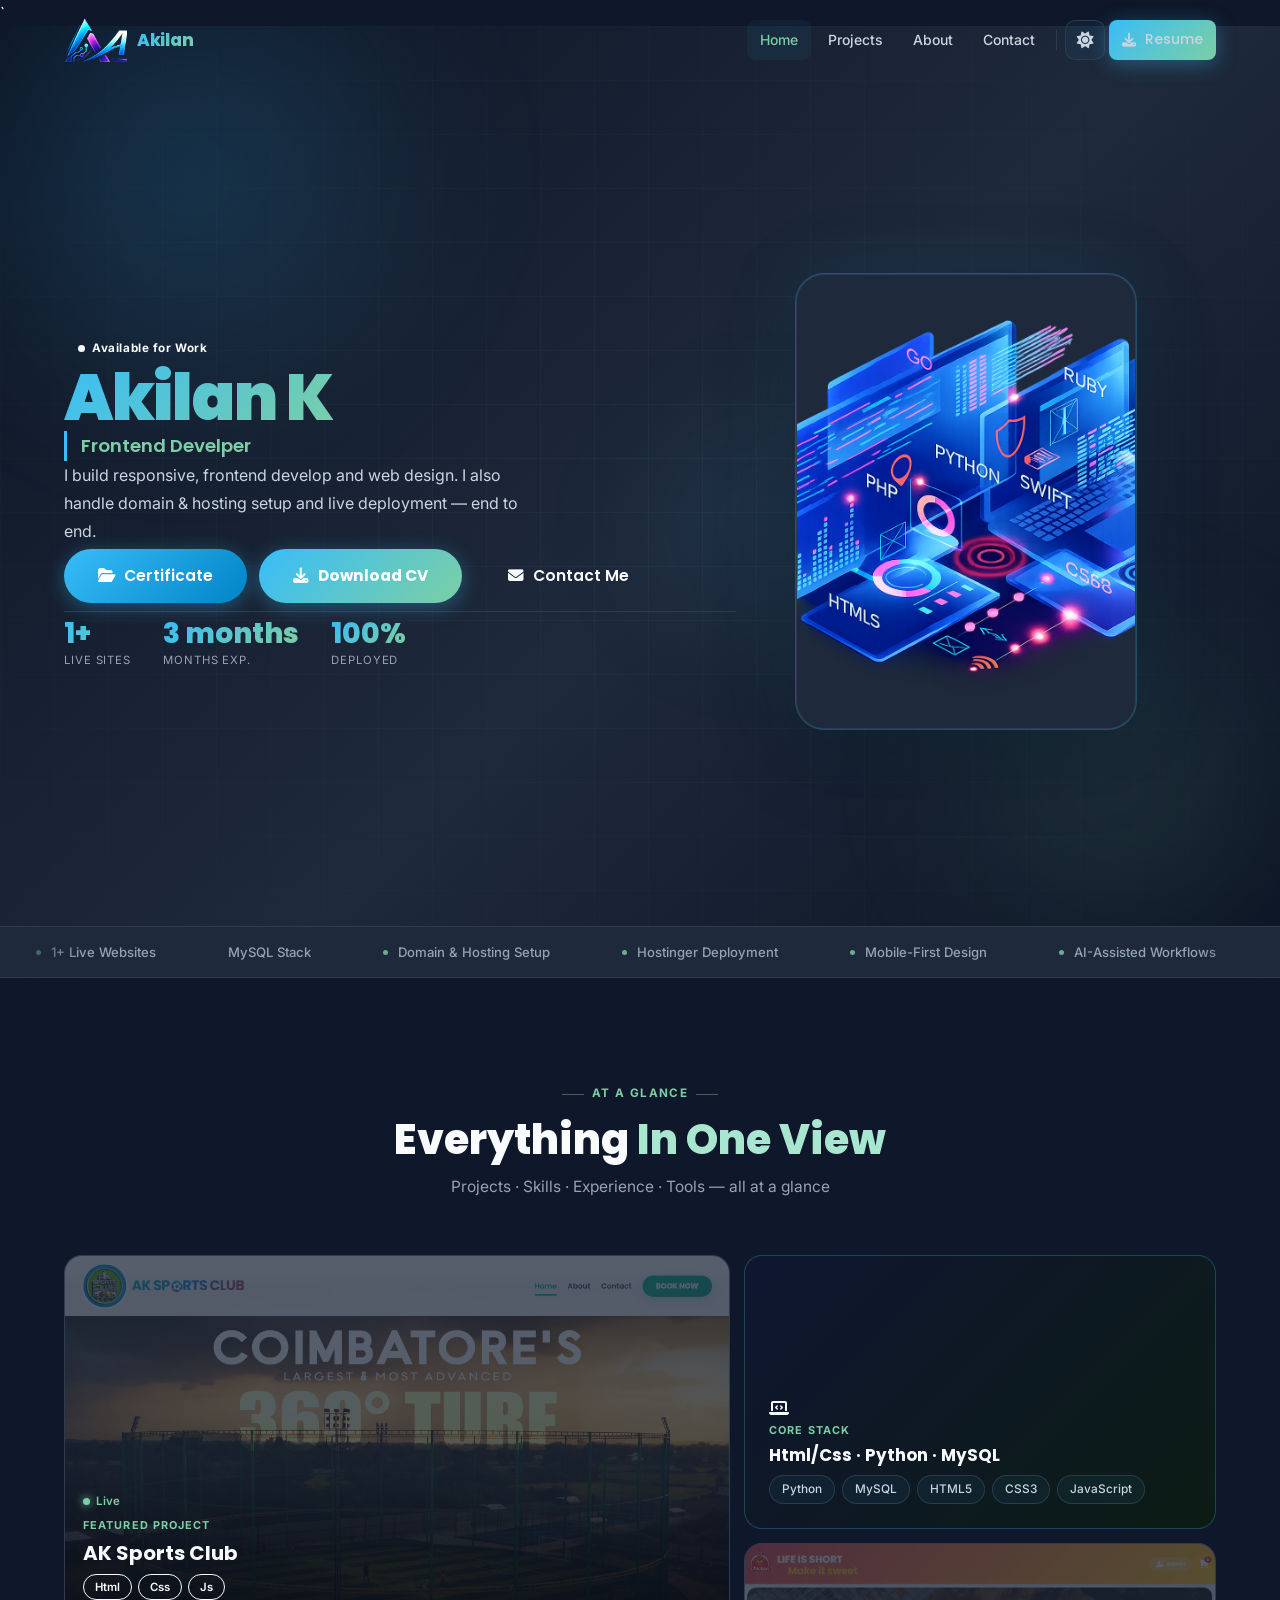
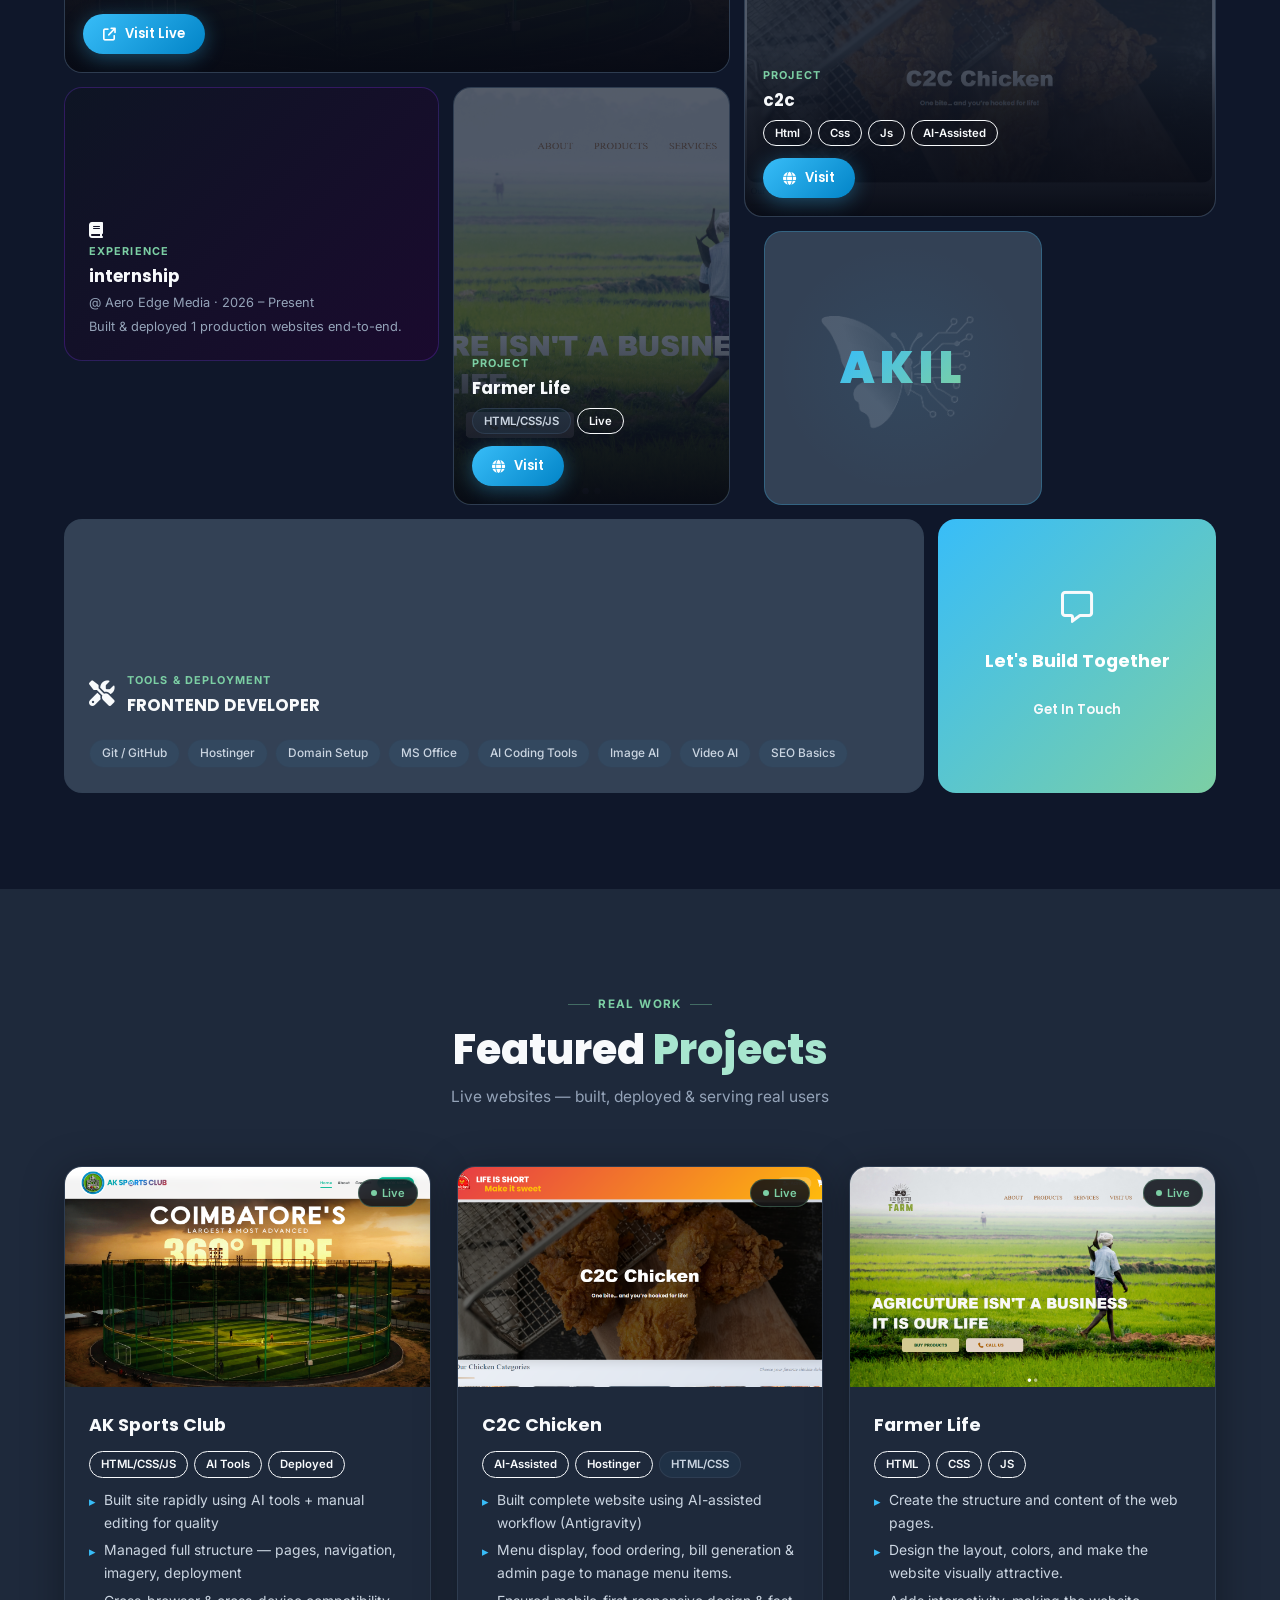
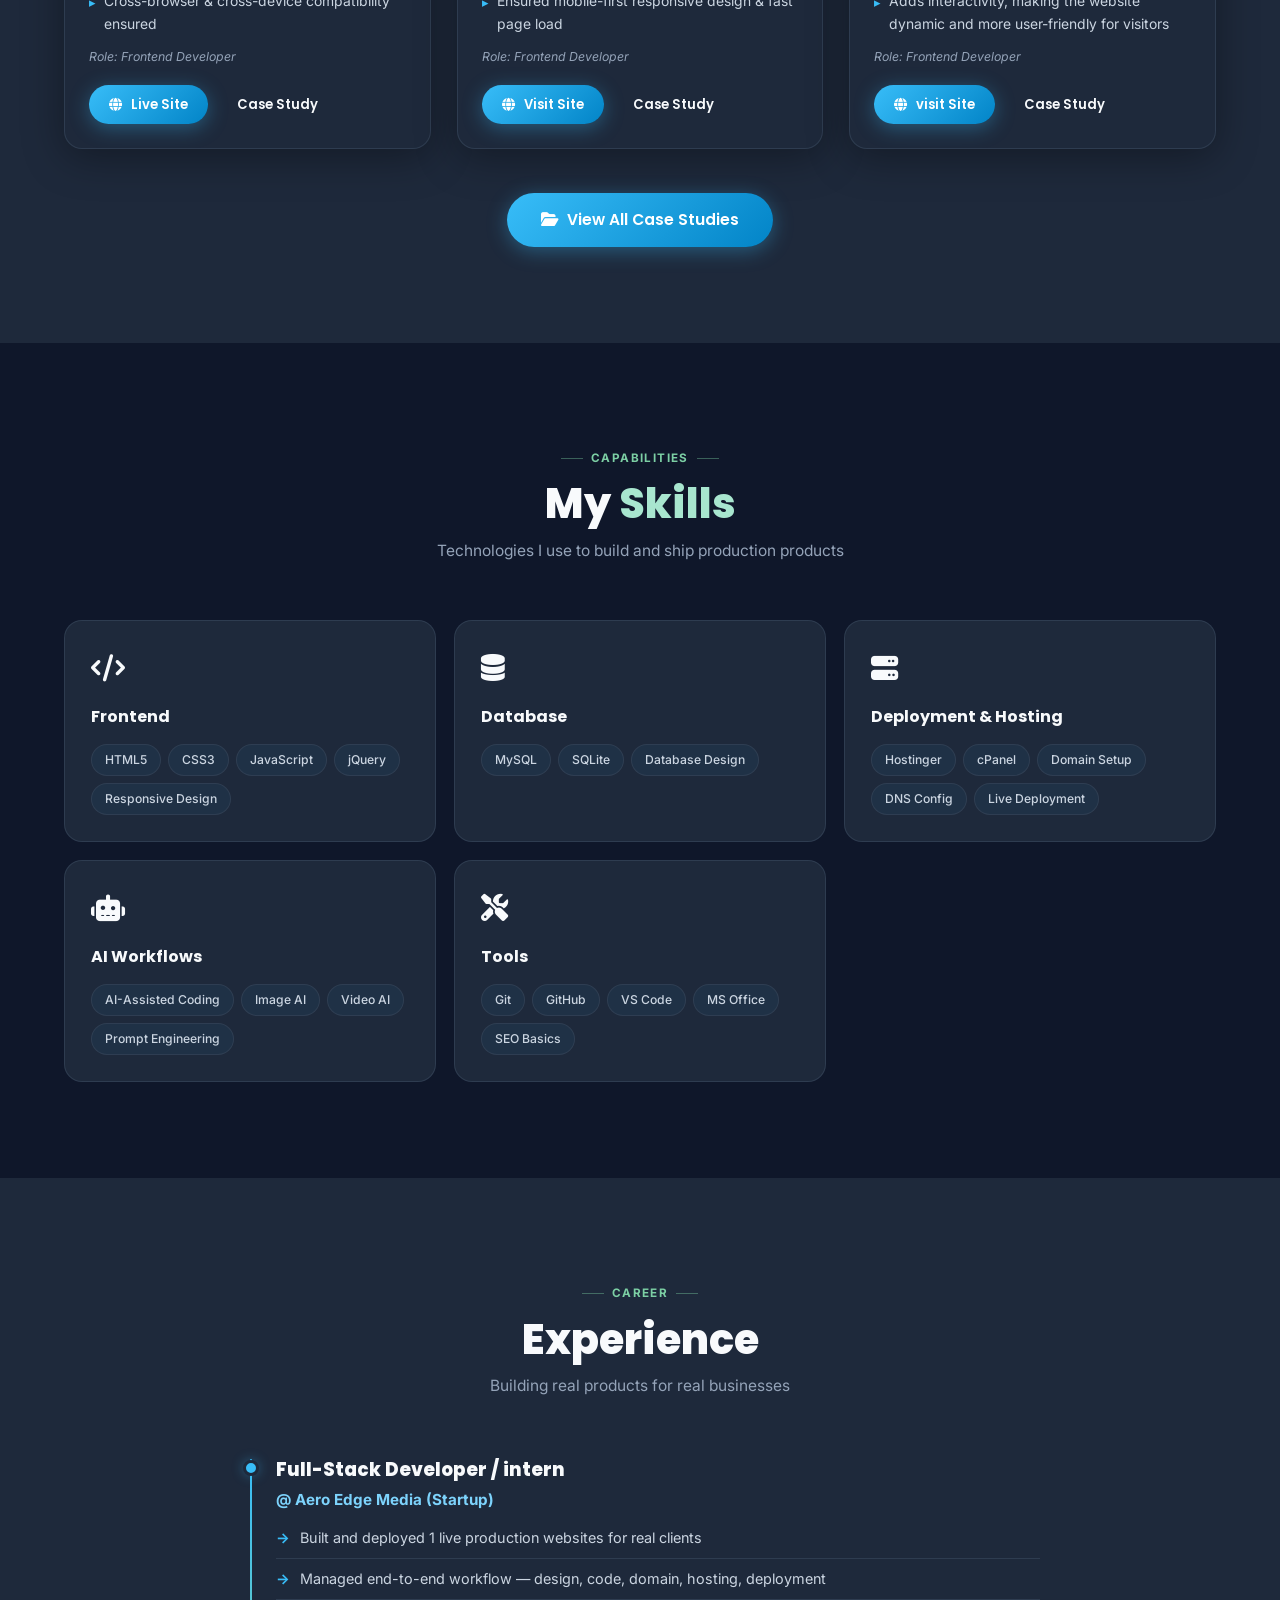
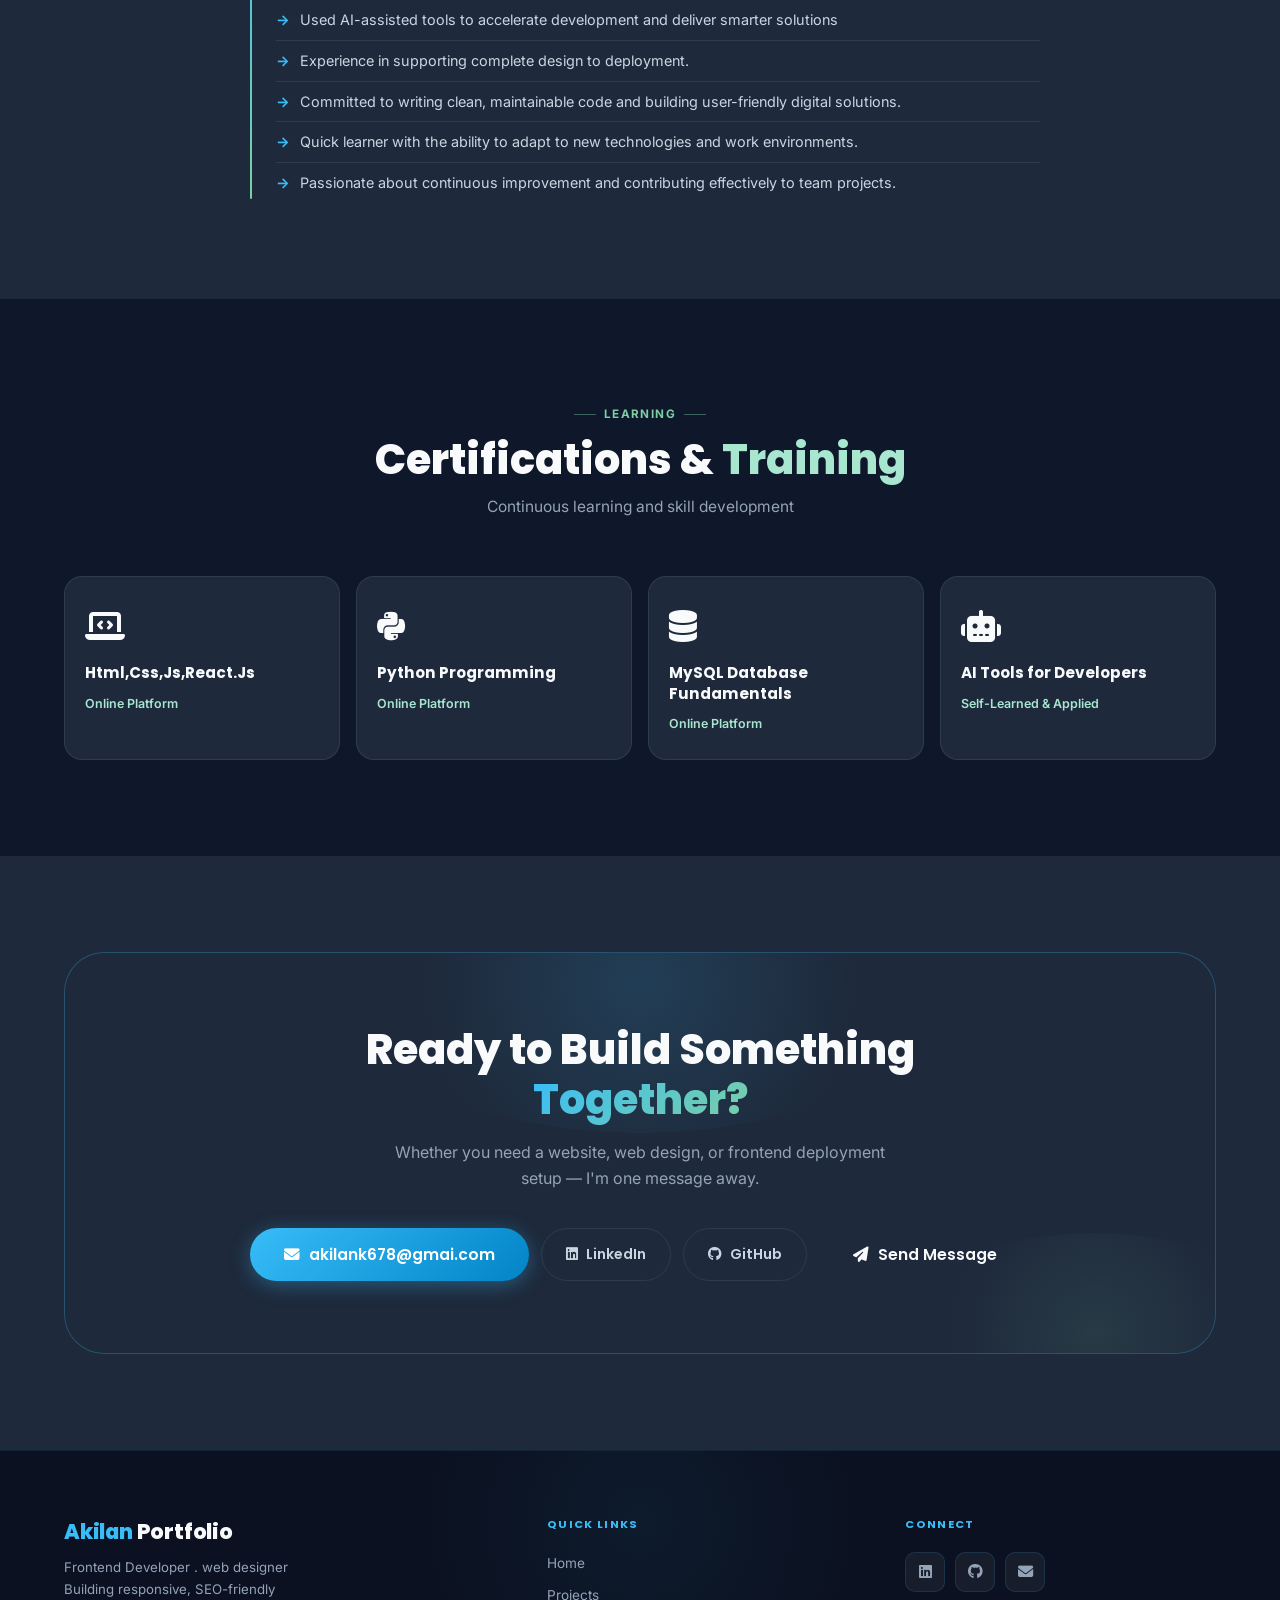
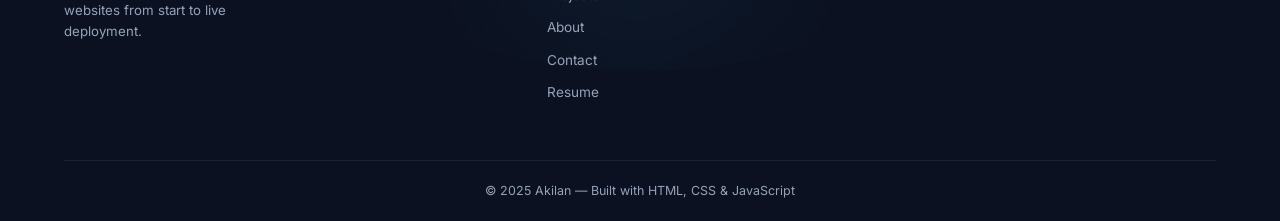
==== index.html @ 97497621 "Add files via upload" ====
<!DOCTYPE html>
<html lang="en">

<head>
  <!-- ── Primary Meta ─────────────────────────────── -->
  <meta charset="UTF-8" />
  <meta name="viewport" content="width=device-width, initial-scale=1.0" />
  <meta http-equiv="X-UA-Compatible" content="IE=edge" />`  
  <title>Akilan K | Frontend Developer</title>
  <meta name="description"
    content="Akilan K — Frontend Developer & Web Designer skilled in Django, MySQL, and live deployment. I build responsive, SEO-friendly websites." />
  <meta name="keywords"
    content="Akilan K — Frontend Developer & Web Designer skilled in Django, MySQL, and live deployment. I build responsive, SEO-friendly websites." />
  <meta name="author" content="Akilan K" />
  <meta name="robots" content="index, follow" />
  <link rel="canonical" href="https://Akilan.dev/" />

  <!-- ── Open Graph / Facebook ───────────────────── -->
  <meta property="og:type" content="website" />
  <meta property="og:url" content="https://Akilan.dev/" />
  <meta property="og:title" content="Akilan K | Frontend Developer" />
  <meta property="og:description"
    content="I build responsive, SEO-friendly websites and frontend Developer. I also handle domain & hosting setup and live deployment." />
  <meta property="og:image" content="assets/img/og-image.jpg" />
  <meta property="og:image:width" content="1200" />
  <meta property="og:image:height" content="630" />
  <meta property="og:site_name" content="Akilan K Portfolio" />
  <meta property="og:locale" content="en_US" />

  <!-- ── Twitter Card ─────────────────────────────── -->
  <meta name="twitter:card" content="summary_large_image" />
  <meta name="twitter:url" content="https://Akilan.dev/" />
  <meta name="twitter:title" content="Akilan K | Frontend Developer" />
  <meta name="twitter:description" content="I build responsive, SEO-friendly websites." />
  <meta name="twitter:image" content="assets/img/og-image.jpg" />

  <!-- ── Theme / Favicon ─────────────────────────── -->

  <meta name="theme-color" content="#2F2F33" />

  <!-- Favicons -->
  <link rel="icon" type="image/png" sizes="16x16" href="assets/img/logo1.png" />
  <link rel="icon" type="image/png" sizes="32x32" href="assets/img/logo1.png" />
  <link rel="icon" type="image/png" sizes="48x48" href="assets/img/logo1.png" />
  <link rel="apple-touch-icon" sizes="180x180" href="assets/img/logo1.png" />
  <link rel="manifest" href="site.webmanifest" />

  <!-- ── Fonts & Icons ───────────────────────────── -->
  <link rel="preconnect" href="https://fonts.googleapis.com" />
  <link rel="preconnect" href="https://fonts.gstatic.com" crossorigin />
  <link
    href="https://fonts.googleapis.com/css2?family=Poppins:wght@400;500;600;700;800;900&family=Inter:wght@300;400;500;600;700&display=swap"
    rel="stylesheet" />
  <link rel="stylesheet" href="https://cdnjs.cloudflare.com/ajax/libs/font-awesome/6.5.0/css/all.min.css"
    crossorigin="anonymous" referrerpolicy="no-referrer" />

  <!-- ── Stylesheet ──────────────────────────────── -->

  <!-- Theme: apply before CSS to prevent flash -->
  <script>!function () { var t = localStorage.getItem('AK-theme') || 'dark'; document.documentElement.setAttribute('data-theme', t) }();</script>
  <link rel="stylesheet" href="assets/css/style.css" />
  </script>
</head>

<body>

  <!-- ══════════════ NAVBAR ══════════════ -->
  <nav id="navbar" role="navigation" aria-label="Main navigation">
    <div class="container nav-inner">
      <a href="index.html" class="nav-logo" aria-label="Akilan K Portfolio Home">
        <img src="assets/img/logo1.png" class="nav-logo-dark" alt="Akilan K" height="64"
          style="display:block" />
        <img src="assets/img/logo1.png" class="nav-logo-light" alt="Akilan K" height="64"
          style="display:none" />
        <span class="nav-logo-name"><span class="nav-logo-first">Akilan</span></span>
      </a>
      <ul class="nav-links" id="navLinks" role="menubar">
        <li role="none"><a href="index.html" class="active" role="menuitem"><i class="fa fa-house nav-icon"
              aria-hidden="true"></i>Home</a></li>
        <li role="none"><a href="projects.html" role="menuitem"><i class="fa fa-folder-open nav-icon"
              aria-hidden="true"></i>Projects</a></li>
        <li role="none"><a href="about.html" role="menuitem"><i class="fa fa-user nav-icon"
              aria-hidden="true"></i>About</a></li>
        <li role="none"><a href="contact.html" role="menuitem"><i class="fa fa-envelope nav-icon"
              aria-hidden="true"></i>Contact</a></li>
        <li class="sep" role="none" aria-hidden="true"></li>
        <li role="none">
          <button class="theme-toggle" id="themeToggle" aria-label="Switch to light mode" title="Light mode">
            <i class="fa fa-sun" aria-hidden="true"></i>
            <span class="theme-label">Light Mode</span>
          </button>
        </li>
        <li role="none">
          <a class="btn btn-mix btn-sm" href="assets/docs/Akilan-resume.pdf" download role="menuitem"
            aria-label="Download Resume PDF">
            <i class="fa fa-download" aria-hidden="true"></i> Resume
          </a>
        </li>
        <li class="nav-social-row" role="none" aria-label="Social links">
          <a href="mailto:akilank678@gmail.com" class="nav-soc-btn" aria-label="Email"><i
              class="fa fa-envelope"></i></a>
          <a href="https://www.linkedin.com/in/akilan-k-a70471276/" target="_blank"
            rel="noopener noreferrer" class="nav-soc-btn" aria-label="LinkedIn"><i class="fab fa-linkedin"></i></a>
          <a href="https://github.com/Akilank678" target="_blank" rel="noopener noreferrer" class="nav-soc-btn"
            aria-label="GitHub"><i class="fab fa-github"></i></a>
        </li>

      </ul>
      <button class="hamburger" id="hamburger" aria-label="Toggle menu" aria-expanded="false" aria-controls="navLinks">
        <span></span><span></span><span></span>
      </button>
    </div>
  </nav>

  <!-- ══════════════ HERO ══════════════ -->
  <section id="hero" aria-label="Hero introduction">
    <div class="hero-grid" aria-hidden="true"></div>
    <div class="hero-blob hero-blob-1" aria-hidden="true"></div>
    <div class="hero-blob hero-blob-2" aria-hidden="true"></div>
    <div class="hero-blob hero-blob-3" aria-hidden="true"></div>

    <div class="container hero-inner">

      <!-- Left text -->
      <div class="hero-left">
        <div class="hero-eyebrow">
          <span class="badge badge-cyan">
            <span class="dot" aria-hidden="true"></span> Available for Work
          </span>
        </div>

        <h1 class="hero-name">
          <span class="grad-text">Akilan K</span>
        </h1>

        <p class="hero-role" id="typed-role"
          aria-label="Frontend Developer & desginer | Websites &amp; Web Apps"></p>

        <p class="hero-desc">
          I build responsive, frontend develop and web design.
          I also handle domain &amp; hosting setup and live deployment — end to end.
        </p>

        <div class="hero-cta">
          <a href="" class="btn btn-primary btn-lg">
            <i class="fa fa-folder-open" aria-hidden="true"></i> Certificate
          </a>
          <a href="assets/docs/Akilan-resume.pdf" download class="btn btn-mix btn-lg"
            aria-label="Download Resume">
            <i class="fa fa-download" aria-hidden="true"></i> Download CV
          </a>
          <a href="contact.html" class="btn btn-outline-cyan btn-lg">
            <i class="fa fa-envelope" aria-hidden="true"></i> Contact Me
          </a>
        </div>

        <div class="hero-stats" aria-label="Key statistics">
          <div class="hero-stat">
            <div class="stat-num" aria-label="1 plus live websites">1+</div>
            <div class="stat-label">Live Sites</div>
          </div>
          <div class="hero-stat">
            <div class="stat-num" aria-label="4 months experience">3 months</div>
            <div class="stat-label">months Exp.</div>
          </div>
          <div class="hero-stat">
            <div class="stat-num" aria-label="100 percent deployed">100%</div>
            <div class="stat-label">Deployed</div>
          </div>
        </div>
      </div>

      <!-- Right photo -->
      <div class="hero-right">
        <div class="photo-card">
          <img src="assets/img/headimg.png" alt="Akilan K — Frontend Developer profile photo" width="340"
            height="453" loading="eager" />
          <!-- <div class="photo-card-overlay">
            <div class="photo-card-name">Akilan K</div>
            <div class="photo-card-role">Frontend Developer & designer</div>
            <div class="photo-card-tags">
              <span class="tag tag-p">Html</span>
              <span class="tag tag-c">Css</span>
              <span class="tag tag-g">Javascript</span>
            </div>
          </div> -->
          <!-- <div class="hero-dots" aria-hidden="true"></div> -->
        </div>
      </div>

    </div>
  </section>

  <!-- ══════════════ PROOF STRIP ══════════════ -->
  <div id="proof" aria-label="Key highlights ticker" aria-hidden="true">
    <div class="ticker-wrap">
      <div class="ticker-track" id="ticker">
        <span class="ticker-item"><span class="ti-dot"></span><span class="ti-highlight">1+ Live Websites</span></span>
        <span class="ticker-item"> MySQL Stack</span>
        <span class="ticker-item"><span class="ti-dot"></span><span class="ti-highlight">Domain &amp; Hosting
            Setup</span></span>
        <span class="ticker-item"><span class="ti-dot"></span>Hostinger Deployment</span>
        <span class="ticker-item"><span class="ti-dot"></span>Mobile-First Design</span>
        <span class="ticker-item"><span class="ti-dot"></span><span class="ti-highlight">AI-Assisted
            Workflows</span></span>
        <span class="ticker-item"><span class="ti-dot"></span>Freelance Ready</span>
        <!-- duplicate for seamless loop -->
        <span class="ticker-item"><span class="ti-dot"></span><span class="ti-highlight">1+ Live Websites</span></span>
        <span class="ticker-item"> MySQL Stack</span>
        <span class="ticker-item"><span class="ti-dot"></span><span class="ti-highlight">Domain &amp; Hosting
            Setup</span></span>
        <span class="ticker-item"><span class="ti-dot"></span>Hostinger Deployment</span>
        <span class="ticker-item"><span class="ti-dot"></span>Mobile-First Design</span>
        <span class="ticker-item"><span class="ti-dot"></span><span class="ti-highlight">AI-Assisted
            Workflows</span></span>
        <span class="ticker-item"><span class="ti-dot"></span>Freelance Ready</span>
      </div>
    </div>
  </div>

  <!-- ══════════════ BENTO GRID ══════════════ -->
  <section id="bento" aria-label="Overview bento grid">
    <div class="container">
      <div class="section-header reveal">
        <p class="eyebrow">At a Glance</p>
        <h2>Everything <em>In One View</em></h2>
        <p>Projects · Skills · Experience · Tools — all at a glance</p>
      </div>

      <div class="bento-grid">

        <!-- Featured Project 1 – large -->
        <article class="bc bc-7x3 bc-project reveal" aria-label="Featured Project: AK soprtsclubs">
          <img class="bc-bg" src="assets/img/projects/aksportsclub.png" alt="AK soprtsclubs website screenshot"
            loading="lazy" />
          <div class="bc-content">
            <div class="live-dot">Live</div>
            <div class="bc-eyebrow">Featured Project</div>
            <div class="bc-title" style="font-size:1.25rem">AK Sports Club</div>
            <div class="bc-tags" style="margin-top:8px">
              <span class="tag tag-p">Html</span>
              <span class="tag tag-c">Css</span>
              <span class="tag tag-c">Js</span>
            </div>
            <a href="https://aksportsclub.com/" target="_blank" rel="noopener noreferrer"
              class="btn btn-primary btn-sm" style="margin-top:14px;width:fit-content"
              aria-label="Visit AK soprtsclubs live site">
              <i class="fa fa-arrow-up-right-from-square" aria-hidden="true"></i> Visit Live
            </a>
          </div>
        </article>

        <!-- Skills -->
        <article class="bc bc-5x2 bc-accent reveal" aria-label="Core skills overview">
          <div class="bc-icon"><i class="fa-solid fa-laptop-code"></i></div>
          <div class="bc-eyebrow">Core Stack</div>
          <div class="bc-title">Html/Css · Python · MySQL</div>
          <div class="chip-cloud">
            <span class="chip">Python</span>
            <span class="chip">MySQL</span><span class="chip">HTML5</span>
            <span class="chip">CSS3</span><span class="chip">JavaScript</span>
          </div>
        </article>

        <!-- Project 2 -->
        <article class="bc bc-5x2b bc-project reveal" aria-label="Project: C2C">
          <img class="bc-bg" src="assets/img/projects/C2C.PNG" alt="C2C website" loading="lazy" />
          <div class="bc-content">
            <div class="bc-eyebrow">Project</div>
            <div class="bc-title">c2c</div>
            <div class="bc-tags">
              <span class="tag tag-p">Html</span>
              <span class="tag tag-c">Css</span>
              <span class="tag tag-c">Js</span>
              <span class="tag tag-c">AI-Assisted</span>
            </div>
            <a href="" target="_blank" rel="noopener noreferrer" class="btn btn-primary btn-sm"
              style="margin-top:12px;width:fit-content">
              <i class="fa fa-globe" aria-hidden="true"></i> Visit
            </a>
          </div>
        </article>

        <!-- Experience -->
        <article class="bc bc-4x2 reveal"
          style="background:linear-gradient(135deg,#0e1524,#1a0a2e);border-color:rgba(124,58,237,.28)"
          aria-label="Experience summary">
          <div class="bc-icon"><i class="fa-solid fa-book"></i></div>
          <div class="bc-eyebrow">Experience</div>
          <div class="bc-title">internship</div>
          <div class="bc-sub">@ Aero Edge Media · 2026 – Present</div>
          <div class="bc-sub">Built &amp; deployed 1 production websites end-to-end.</div>
        </article>

        <!-- Project 3 -->
        <article class="bc bc-3x3 bc-project reveal" aria-label="Project: AK Sports Club">
          <img class="bc-bg" src="assets/img/projects/farmerlife.PNG" alt="AK Sports Club website" loading="lazy" />
          <div class="bc-content">
            <div class="bc-eyebrow">Project</div>
            <div class="bc-title">Farmer Life</div>
            <div class="bc-tags">
              <span class="tag tag-w">HTML/CSS/JS</span>
              <span class="tag tag-g">Live</span>
            </div>
            <a href="https://akilank678.github.io/Farmer_life/" target="_blank" rel="noopener noreferrer" class="btn btn-primary btn-sm"
              style="margin-top:12px;width:fit-content">
              <i class="fa fa-globe" aria-hidden="true"></i> Visit
            </a>
          </div>
        </article>

        <!-- AKIL Card -->
        <article class="bc bc-3x2 reveal" style="
            background:var(--card-2);
            border-color:var(--b-i);
            display:flex;align-items:center;justify-content:center;text-align:center;
            position:relative;overflow:hidden;
            transform:translateX(20px);">
          <!-- Butterfly watermark -->
          <img src="assets/img/favicon.png" alt="" aria-hidden="true" style="
            position:absolute;top:50%;left:50%;
            transform:translate(-50%,-50%);
            width:80%;height:80%;
            object-fit:contain;
            opacity:0.14;
            filter:saturate(0) brightness(1.5);
            pointer-events:none;user-select:none;">
          <!-- Glow -->
          <div
            style="position:absolute;inset:0;background:radial-gradient(ellipse at center,var(--surface) 0%,transparent 65%);pointer-events:none">
          </div>
          <!-- AKIL only -->
          <div style="position:relative;z-index:1;">
            <div style="
              font-family:var(--font-head);font-size:clamp(1.8rem,3.5vw,2.8rem);font-weight:900;
              letter-spacing:.12em;line-height:1;
              background:var(--grad-mix);
              -webkit-background-clip:text;-webkit-text-fill-color:transparent;background-clip:text;">AKIL</div>
          </div>
        </article>



        <!-- Tools -->
        <article class="bc bc-9x2 bc-skills reveal" aria-label="Tools and deployment skills">
          <div style="display:flex;align-items:center;gap:12px;margin-bottom:14px">
            <span style="font-size:1.6rem"><i class="fa-solid fa-screwdriver-wrench"></i></span>
            <div>
              <div class="bc-eyebrow">Tools &amp; Deployment</div>
              <div class="bc-title">FRONTEND DEVELOPER</div>
            </div>
          </div>
          <div class="chip-cloud">
            <span class="chip">Git / GitHub</span>
            <span class="chip">Hostinger</span>
            <span class="chip">Domain Setup</span>
            <span class="chip">MS Office</span>
            <span class="chip">AI Coding Tools</span>
            <span class="chip">Image AI</span>
            <span class="chip">Video AI</span>
            <span class="chip">SEO Basics</span>
          </div>
        </article>

        <!-- CTA -->
        <article class="bc bc-3x2 bc-cta reveal" aria-label="Contact call to action">
          <div style="font-size:2rem;margin-bottom:12px"><i class="fa-regular fa-message"></i></div>
          <div style="font-family:var(--font-head);font-weight:700;font-size:1.1rem;color:#fff;margin-bottom:14px">Let's
            Build Together</div>
          <a href="contact.html" class="btn btn-outline-white btn-sm">Get In Touch</a>
        </article>

      </div>
    </div>
  </section>

  <!-- ══════════════ FEATURED PROJECTS ══════════════ -->
  <section id="featured" aria-label="Featured projects">
    <div class="container">
      <div class="section-header reveal">
        <p class="eyebrow">Real Work</p>
        <h2>Featured <em>Projects</em></h2>
        <p>Live websites — built, deployed &amp; serving real users</p>
      </div>

      <div class="proj-grid">

        <!-- Card 1 -->
        <article class="proj-card reveal" aria-label="Project: Aero Edge Media">
          <div class="proj-thumb">
            <img src="assets/img/projects/aksportsclub.png" alt="AK Sportsclub website screenshot" loading="lazy" />
            <span class="live-badge" aria-label="Live website">Live</span>
          </div>
          <div class="proj-body">
            <h3>AK Sports Club</h3>
            <div class="ptags">
              <span class="tag tag-p">HTML/CSS/JS</span>
              <span class="tag tag-c">AI Tools</span>
              <span class="tag tag-g">Deployed</span>
            </div>
            <ul>
              <li>Built site rapidly using AI tools + manual editing for quality</li>
              <li>Managed full structure — pages, navigation, imagery, deployment</li>
              <li>Cross-browser &amp; cross-device compatibility ensured</li>
            </ul>
            <p class="prole">Role: Frontend Developer</p>
            <div class="pactions">
              <a href="https://aksportsclub.com/" target="_blank" rel="noopener noreferrer"
                class="btn btn-primary btn-sm">
                <i class="fa fa-globe" aria-hidden="true"></i> Live Site
              </a>
              <a href="projects.html#AKsportsclub" class="btn btn-outline-purple btn-sm">Case Study</a>
            </div>
          </div>
        </article>

        <!-- Card 2 -->
        <article class="proj-card reveal" aria-label="Project: Sundaram Oils">
          <div class="proj-thumb">
            <img src="assets/img/projects/C2C.PNG" alt="C2C website screenshot" loading="lazy" />
            <span class="live-badge" aria-label="Live website">Live</span>
          </div>
          <div class="proj-body">
            <h3>C2C Chicken</h3>
            <div class="ptags">
              <span class="tag tag-p">AI-Assisted</span>
              <span class="tag tag-c">Hostinger</span>
              <span class="tag tag-w">HTML/CSS</span>
            </div>
            <ul>
              <li>Built complete website using AI-assisted workflow (Antigravity)</li>
              <li>Menu display, food ordering, bill generation &amp; admin page to manage menu items.</li>
              <li>Ensured mobile-first responsive design &amp; fast page load</li>
            </ul>
            <p class="prole">Role: Frontend Developer</p>
            <div class="pactions">
              <a href="" target="_blank" rel="noopener noreferrer"
                class="btn btn-primary btn-sm">
                <i class="fa fa-globe" aria-hidden="true"></i> Visit Site
              </a>
              <a href="projects.html#C2C" class="btn btn-outline-purple btn-sm">Case Study</a>
            </div>
          </div>
        </article>

        <!-- Card 3 -->
        <article class="proj-card reveal" aria-label="Project: AK Sports Club">
          <div class="proj-thumb">
            <img src="assets/img/projects/farmerlife.PNG" alt="farmer life website screenshot" loading="lazy" />
            <span class="live-badge" aria-label="Live website">Live</span>
          </div>
          <div class="proj-body">
            <h3>Farmer Life</h3>
            <div class="ptags">
              <span class="tag tag-p">HTML</span>
              <span class="tag tag-c">CSS</span>
              <span class="tag tag-g">JS</span>
            </div>
            <ul>
              <li>Create the structure and content of the web pages.</li>
              <li>Design the layout, colors, and make the website visually attractive.</li>
              <li>Adds interactivity, making the website dynamic and more user-friendly for visitors</li>
            </ul>
            <p class="prole">Role: Frontend Developer</p>
            <div class="pactions">
              <a href=" https://akilank678.github.io/Farmer_life/" target="_blank" rel="noopener noreferrer"
                class="btn btn-primary btn-sm">
                <i class="fa fa-globe" aria-hidden="true"></i> visit Site
              </a>
              <a href="projects.html#farmerlife" class="btn btn-outline-purple btn-sm">Case Study</a>
            </div>
          </div>
        </article>

      </div>

      <div style="text-align:center;margin-top:44px" class="reveal">
        <a href="projects.html" class="btn btn-primary btn-lg">
          <i class="fa fa-folder-open" aria-hidden="true"></i> View All Case Studies
        </a>
      </div>
    </div>
  </section>

  <!-- ══════════════ SKILLS ══════════════ -->
  <section id="skills" class="dark-section" aria-label="Technical skills">
    <div class="container">
      <div class="section-header reveal">
        <p class="eyebrow">Capabilities</p>
        <h2>My <em>Skills</em></h2>
        <p>Technologies I use to build and ship production products</p>
      </div>
      <div class="skills-grid">
        <article class="skill-box reveal">
          <div class="sb-icon"><i class="fa-solid fa-code"></i></div>
          <h4>Frontend</h4>
          <div class="sb-chips">
            <span class="sb-chip">HTML5</span><span class="sb-chip">CSS3</span>
            <span class="sb-chip">JavaScript</span><span class="sb-chip">jQuery</span>
            <span class="sb-chip">Responsive Design</span>
          </div>
        </article>
        <!-- <article class="skill-box reveal">
          <div class="sb-icon">⚙️</div>
          <h4>Backend</h4>
          <div class="sb-chips">
            <span class="sb-chip">Python</span><span class="sb-chip">Django</span>
            <span class="sb-chip">REST APIs</span><span class="sb-chip">Django ORM</span>
            <span class="sb-chip">Authentication</span>
          </div>
        </article> -->
        <article class="skill-box reveal">
          <div class="sb-icon"><i class="fa-solid fa-database"></i></div>
          <h4>Database</h4>
          <div class="sb-chips">
            <span class="sb-chip">MySQL</span><span class="sb-chip">SQLite</span>
            <span class="sb-chip">Database Design</span>
          </div>
        </article>
        <article class="skill-box reveal">
          <div class="sb-icon"><i class="fa-solid fa-server"></i></div>
          <h4>Deployment &amp; Hosting</h4>
          <div class="sb-chips">
            <span class="sb-chip">Hostinger</span><span class="sb-chip">cPanel</span>
            <span class="sb-chip">Domain Setup</span><span class="sb-chip">DNS Config</span>
            <span class="sb-chip">Live Deployment</span>
          </div>
        </article>
        <article class="skill-box reveal">
          <div class="sb-icon"><i class="fa-solid fa-robot"></i></div>
          <h4>AI Workflows</h4>
          <div class="sb-chips">
            <span class="sb-chip">AI-Assisted Coding</span><span class="sb-chip">Image AI</span>
            <span class="sb-chip">Video AI</span><span class="sb-chip">Prompt Engineering</span>
          </div>
        </article>
        <article class="skill-box reveal">
          <div class="sb-icon"><i class="fa-solid fa-screwdriver-wrench"></i></div>
          <h4>Tools</h4>
          <div class="sb-chips">
            <span class="sb-chip">Git</span><span class="sb-chip">GitHub</span>
            <span class="sb-chip">VS Code</span><span class="sb-chip">MS Office</span>
            <span class="sb-chip">SEO Basics</span>
          </div>
        </article>
      </div>
    </div>
  </section>

  <!-- ══════════════ EXPERIENCE ══════════════ -->
  <section id="experience" aria-label="Work experience">
    <div class="container">
      <div class="section-header reveal">
        <p class="eyebrow">Career</p>
        <h2>Experience</h2>
        <p>Building real products for real businesses</p>
      </div>
      <div class="timeline">

        <div class="tl-item reveal">
          <div class="tl-dot" aria-hidden="true"></div>
          <!-- <div class="tl-meta">
            <span class="badge badge-purple">Freelance</span>
            <span class="tl-period">2023 – Present</span>
          </div> -->
          <div class="tl-role">Full-Stack Developer / intern</div>
          <div class="tl-company">@ Aero Edge Media (Startup)</div>
          <ul class="tl-list" aria-label="Responsibilities">
            <li>Built and deployed 1 live production websites for real clients</li>
            <li>Managed end-to-end workflow — design, code, domain, hosting, deployment</li>
            <li>Used AI-assisted tools to accelerate development and deliver smarter solutions</li>
            <li>Experience in supporting complete design to deployment.</li>
            <li>Committed to writing clean, maintainable code and building user-friendly digital solutions.</li>
            <li>Quick learner with the ability to adapt to new technologies and work environments.</li>
            <li>Passionate about continuous improvement and contributing effectively to team projects.</li>
          </ul>
        </div>

        <!-- <div class="tl-item reveal">
          <div class="tl-dot" aria-hidden="true"></div>
          <div class="tl-meta">
            <span class="badge badge-purple">Training</span>
            <span class="tl-period">2022 – 2023</span>
          </div>
          <div class="tl-role">Python &amp; Django Self-Study</div>
          <div class="tl-company">Online Courses &amp; Practice Projects</div>
          <ul class="tl-list">
            <li>Completed structured Python &amp; Django training via online platforms</li>
            <li>Built multiple CRUD web apps and REST API projects</li>
            <li>Learned MySQL integration with Django ORM and database design</li>
          </ul>
        </div> -->

      </div>
    </div>
  </section>

  <!-- ══════════════ CERTIFICATIONS ══════════════ -->
  <section id="certs" class="dark-section" aria-label="Certifications and training">
    <div class="container">
      <div class="section-header reveal">
        <p class="eyebrow">Learning</p>
        <h2>Certifications &amp; <em>Training</em></h2>
        <p>Continuous learning and skill development</p>
      </div>
      <div class="certs-grid">
        <article class="cert-card reveal">
          <div class="cert-icon"><i class="fa-solid fa-laptop-code"></i></div>
          <div class="cert-name">Html,Css,Js,React.Js</div>
          <div class="cert-by">Online Platform</div>
          <!-- <div class="cert-year">2023</div> -->
        </article>
        <article class="cert-card reveal">
          <div class="cert-icon"><i class="fa-brands fa-python"></i></div>
          <div class="cert-name">Python Programming</div>
          <div class="cert-by">Online Platform</div>
          <!-- <div class="cert-year">202</div> -->
        </article>
        <article class="cert-card reveal">
          <div class="cert-icon"><i class="fa-solid fa-database"></i></div>
          <div class="cert-name">MySQL Database Fundamentals</div>
          <div class="cert-by">Online Platform</div>
          <!-- <div class="cert-year">2023</div> -->
        </article>
        <article class="cert-card reveal">
          <div class="cert-icon"><i class="fa-solid fa-robot"></i></div>
          <div class="cert-name">AI Tools for Developers</div>
          <div class="cert-by">Self-Learned &amp; Applied</div>
          <!-- <div class="cert-year">2023</div> -->
        </article>
      </div>
    </div>
  </section>

  <!-- ══════════════ CTA BAND ══════════════ -->
  <section id="cta-band" aria-label="Contact call to action">
    <div class="container">
      <div class="cta-box reveal">
        <h2>Ready to Build Something <br><span class="grad-text">Together?</span></h2>
        <p>Whether you need a website, web design, or frontend deployment setup — I'm one message away.</p>
        <div class="cta-row">
          <a href="mailto:akilank678@gmail.com" class="btn btn-primary btn-lg">
            <i class="fa fa-envelope" aria-hidden="true"></i> akilank678@gmai.com
          </a>
          <a href="https://www.linkedin.com/in/akilan-k-a70471276/" target="_blank"
            rel="noopener noreferrer" class="cta-social">
            <i class="fab fa-linkedin" aria-hidden="true"></i> LinkedIn
          </a>
          <a href="https://github.com/Akilank678" target="_blank" rel="noopener noreferrer" class="cta-social">
            <i class="fab fa-github" aria-hidden="true"></i> GitHub
          </a>
          <a href="contact.html" class="btn btn-outline-cyan btn-lg">
            <i class="fa fa-paper-plane" aria-hidden="true"></i> Send Message
          </a>
        </div>
      </div>
    </div>
  </section>

  <!-- ══════════════ FOOTER ══════════════ -->
  <footer id="footer" role="contentinfo">
    <div class="container">
      <div class="footer-grid">

        <!-- Brand -->
        <div class="footer-brand">
          <div class="footer-logo-text"><span>Akilan</span> Portfolio</div>
          <p class="footer-tagline">Frontend Developer . web designer   Building responsive, SEO-friendly websites 
          from start to live deployment.</p>
        </div>

        <!-- Quick Links -->
        <div class="footer-col">
          <div class="footer-col-title">Quick Links</div>
          <nav class="footer-links" aria-label="Footer navigation">
            <a href="index.html"> Home</a>
            <a href="projects.html"> Projects</a>
            <a href="about.html"> About</a>
            <a href="contact.html">Contact</a>
            <a href="assets/docs/Akilan-resume.pdf" download>Resume</a>
          </nav>
        </div>

        <!-- Social -->
        <div class="footer-col">
          <div class="footer-col-title">Connect</div>
          <div class="footer-social-row">
            <a href="https://www.linkedin.com/in/akilan-k-a70471276/" target="_blank"
              rel="noopener noreferrer" class="footer-soc-btn" aria-label="LinkedIn"><i class="fab fa-linkedin"></i></a>
            <a href="https://github.com/Akilank678" target="_blank" rel="noopener noreferrer"
              class="footer-soc-btn" aria-label="GitHub"><i class="fab fa-github"></i></a>
            <a href="mailto:akilank678@gmail.com" class="footer-soc-btn" aria-label="Email"><i
                class="fa fa-envelope"></i></a>
          </div>
        </div>

      </div>

      <!-- Copyright -->
      <div class="footer-bottom">
        <p class="footer-copy">© 2025 Akilan — Built with HTML, CSS &amp; JavaScript</p>
      </div>
    </div>
  </footer>

  <button id="btt" aria-label="Back to top"><i class="fa fa-arrow-up" aria-hidden="true"></i></button>
  <script src="assets/js/main.js"></script>
</body>

</html>
---- assets/css/style.css ----
/* ============================================================
   AKIL K – PORTFOLIO  ·  style.css
   THEME: Ice Blue (primary) + Mint Green (secondary)
   Light/Dark mode via [data-theme] on <html>
   ============================================================ */

@import url('https://fonts.googleapis.com/css2?family=Playfair+Display:wght@600;700;800&family=Poppins:wght@400;500;600;700;800;900&family=Inter:wght@300;400;500;600;700&display=swap');

/* ─ Dark Theme (default) ─────────────────────────────── */
:root,
[data-theme="dark"] {
  --bg: #0F172A;
  --bg-2: #1E293B;
  --card: #1E293B;
  --card-2: #334155;
  --border: rgba(51, 65, 85, .8);
  --text: #F8FAFC;
  --text-mid: #CBD5E1;
  --text-muted: #94A3B8;
  --surface: rgba(56, 189, 248, .06);
  --nav-bg: rgba(15, 23, 42, .93);
  --shadow: 0 8px 40px rgba(0, 0, 0, .35);
  --shadow-lg: 0 20px 64px rgba(0, 0, 0, .45);
  --is-dark: 1;
}

/* ─ Light Theme ──────────────────────────────────────── */
[data-theme="light"] {
  --bg: #E9EDF2;
  --bg-2: #F0F4F8;
  --card: rgba(255, 255, 255, 0.55);
  --card-2: #E2EAF0;
  --border: rgba(124, 207, 164, .20);
  --text: #5B636A;
  --text-mid: #5B636A;
  --text-muted: #8A939B;
  --surface: rgba(124, 207, 164, .10);
  --nav-bg: rgba(233, 237, 242, .96);
  --shadow: 0 8px 40px rgba(124, 207, 164, .14);
  --shadow-lg: 0 20px 64px rgba(124, 207, 164, .18);
  --is-dark: 0;
}

/* ─ Accent tokens (shared both themes) ──────────────── */
:root {
  --indigo: #38BDF8;
  --indigo-l: #7DD3FC;
  --indigo-d: #0284C7;
  --emerald: #7CCFA4;
  --emerald-l: #A8E6CF;
  --emerald-d: #5BBF95;
  --rose: #FB7185;

  --glow-i: rgba(56, 189, 248, .35);
  --glow-e: rgba(124, 207, 164, .28);
  --b-i: rgba(56, 189, 248, .28);
  --b-e: rgba(124, 207, 164, .22);

  --grad-i: linear-gradient(135deg, #38BDF8, #0284C7);
  --grad-e: linear-gradient(135deg, #7CCFA4, #5BBF95);
  --grad-mix: linear-gradient(135deg, #38BDF8 0%, #7CCFA4 100%);
  --grad-hero: linear-gradient(135deg, #0C1424 0%, #1E293B 55%, #0C1424 100%);

  --r-sm: 10px;
  --r-md: 18px;
  --r-lg: 28px;
  --r-xl: 40px;
  --t: .3s;
  --ease: cubic-bezier(.4, 0, .2, 1);
  --font-head: 'Poppins', sans-serif;
  --font-body: 'Inter', sans-serif;
}

/* ─ Reset ────────────────────────────────────────────── */
*,
*::before,
*::after {
  box-sizing: border-box;
  margin: 0;
  padding: 0
}

html {
  scroll-behavior: smooth;
  overflow-x: hidden;
  -webkit-text-size-adjust: 100%;
  -webkit-font-smoothing: antialiased
}

body {
  font-family: var(--font-body);
  background: var(--bg);
  color: var(--text);
  line-height: 1.65;
  overflow-x: hidden;
  transition: background .35s var(--ease), color .35s var(--ease);
}

img {
  max-width: 100%;
  display: block
}

a {
  text-decoration: none;
  color: inherit
}

ul,
ol {
  list-style: none
}

button {
  font-family: inherit;
  cursor: pointer;
  border: none;
  outline: none
}

input,
textarea {
  font-family: inherit;
  outline: none
}

/* ─ Utility ──────────────────────────────────────────── */
.container {
  width: 90%;
  max-width: 1200px;
  margin-inline: auto
}

.grad-text {
  background: var(--grad-mix);
  -webkit-background-clip: text;
  -webkit-text-fill-color: transparent;
  background-clip: text;
}

/* ─ Section header ───────────────────────────────────── */
.section-header {
  text-align: center;
  margin-bottom: 56px
}

.section-header .eyebrow {
  display: inline-flex;
  align-items: center;
  gap: 8px;
  font-size: .73rem;
  font-weight: 700;
  letter-spacing: .12em;
  text-transform: uppercase;
  color: var(--emerald);
  margin-bottom: 12px;
}

.section-header .eyebrow::before,
.section-header .eyebrow::after {
  content: '';
  display: block;
  width: 22px;
  height: 1px;
  background: var(--emerald);
  opacity: .4;
}

.section-header h2 {
  font-family: var(--font-head);
  font-size: clamp(1.75rem, 3.5vw, 2.6rem);
  font-weight: 800;
  line-height: 1.15;
  color: var(--text);
}

.section-header h2 em {
  font-style: normal;
  color: var(--indigo)
}

[data-theme="dark"] .section-header h2 em {
  color: var(--emerald-l)
}

.section-header p {
  margin-top: 10px;
  color: var(--text-muted);
  font-size: .97rem;
  max-width: 520px;
  margin-inline: auto
}

/* ─ Badges ───────────────────────────────────────────── */
.badge {
  display: inline-flex;
  align-items: center;
  gap: 7px;
  padding: 5px 14px;
  border-radius: 999px;
  font-size: .73rem;
  font-weight: 700;
  letter-spacing: .05em
}

.badge-i {
  background: rgba(56, 189, 248, .12);
  border: 1px solid var(--b-i);
  color: var(--indigo-l)
}

.badge-e {
  background: rgba(124, 207, 164, .08);
  border: 1px solid var(--b-e);
  color: var(--emerald-l)
}

.badge .dot {
  width: 7px;
  height: 7px;
  border-radius: 50%;
  background: currentColor;
  animation: blink 1.3s ease-in-out infinite
}

@keyframes blink {

  0%,
  100% {
    opacity: 1
  }

  50% {
    opacity: .2
  }
}

/* ─ Tags ─────────────────────────────────────────────── */
.tag {
  display: inline-block;
  padding: 3px 11px;
  border-radius: 999px;
  font-size: .71rem;
  font-weight: 600;
  border: 1px solid
}

.tag-i {
  color: var(--indigo-l);
  background: rgba(124, 207, 164, .1);
  border-color: var(--b-i)
}

.tag-e {
  color: var(--emerald-l);
  background: rgba(124, 207, 164, .07);
  border-color: var(--b-e)
}

.tag-r {
  color: #FB7185;
  background: rgba(244, 63, 94, .07);
  border-color: rgba(244, 63, 94, .2)
}

.tag-w {
  color: var(--text-mid);
  background: var(--surface);
  border-color: var(--border)
}

/* ─ Buttons ──────────────────────────────────────────── */
.btn {
  display: inline-flex;
  align-items: center;
  gap: 9px;
  padding: 12px 28px;
  border-radius: 999px;
  font-family: var(--font-head);
  font-weight: 600;
  font-size: .9rem;
  transition: all var(--t) var(--ease);
  white-space: nowrap;
  position: relative;
  overflow: hidden;
}

.btn-primary {
  background: var(--grad-i);
  color: #fff;
  box-shadow: 0 4px 20px var(--glow-i)
}

.btn-primary:hover {
  transform: translateY(-2px);
  box-shadow: 0 10px 32px var(--glow-i)
}

.btn-emerald {
  background: var(--grad-e);
  color: #fff;
  box-shadow: 0 4px 20px var(--glow-e)
}

.btn-emerald:hover {
  transform: translateY(-2px);
  box-shadow: 0 10px 32px var(--glow-e)
}

.btn-mix {
  background: var(--grad-mix);
  color: #fff;
  font-weight: 700;
  box-shadow: 0 4px 20px var(--glow-i)
}

.btn-mix:hover {
  transform: translateY(-2px);
  box-shadow: 0 10px 32px var(--glow-i)
}

.btn-outline-i {
  background: transparent;
  color: var(--indigo-l);
  border: 2px solid var(--b-i)
}

.btn-outline-i:hover {
  background: rgba(124, 207, 164, .12);
  transform: translateY(-2px)
}

.btn-outline-e {
  background: transparent;
  color: var(--emerald-l);
  border: 2px solid var(--b-e)
}

.btn-outline-e:hover {
  background: rgba(124, 207, 164, .1);
  transform: translateY(-2px)
}

.btn-ghost {
  background: transparent;
  color: var(--text-mid);
  border: 2px solid var(--border)
}

.btn-ghost:hover {
  border-color: var(--emerald);
  color: var(--emerald);
  transform: translateY(-2px)
}

.btn-sm {
  padding: 9px 20px;
  font-size: .82rem
}

.btn-lg {
  padding: 14px 34px;
  font-size: .97rem
}

/* ─ Reveal animations ────────────────────────────────── */
.reveal {
  opacity: 0;
  transform: translateY(28px);
  transition: opacity .7s var(--ease), transform .7s var(--ease)
}

.reveal.visible {
  opacity: 1;
  transform: none
}

.reveal-left {
  opacity: 0;
  transform: translateX(-28px);
  transition: opacity .7s var(--ease), transform .7s var(--ease)
}

.reveal-left.visible {
  opacity: 1;
  transform: none
}

.reveal-right {
  opacity: 0;
  transform: translateX(28px);
  transition: opacity .7s var(--ease), transform .7s var(--ease)
}

.reveal-right.visible {
  opacity: 1;
  transform: none
}

/* ══════════════════════════════════════════
   NAVBAR
══════════════════════════════════════════ */
#navbar {
  position: fixed;
  top: 0;
  left: 0;
  right: 0;
  z-index: 1000;
  padding: 6px 0;
  transition: background var(--t), box-shadow var(--t), backdrop-filter var(--t);
}

#navbar.scrolled {
  background: var(--nav-bg);
  backdrop-filter: blur(18px);
  -webkit-backdrop-filter: blur(18px);
  box-shadow: 0 1px 0 var(--border), 0 4px 28px rgba(0, 0, 0, .18);
}

.nav-inner {
  display: flex;
  align-items: center;
  justify-content: space-between;
  height: 68px
}

.nav-logo {
  display: flex;
  align-items: center;
  text-decoration: none;
}

/* Theme-aware logo switching */
.nav-logo-dark {
  display: block
}

.nav-logo-light {
  display: none
}

[data-theme="light"] .nav-logo-dark {
  display: none
}

[data-theme="light"] .nav-logo-light {
  display: block
}

/* Responsive navbar logo sizes */
.nav-logo img {
  height: 48px;
  width: auto;
  object-fit: contain;
  transition: opacity .2s;
}

@media(max-width:900px) {
  .nav-logo img {
    height: 38px
  }
}

/* Footer logo image */
.footer-logo img {
  height: 40px;
  width: auto;
  object-fit: contain;
  opacity: .85;
  transition: opacity .2s;
}

.footer-logo img:hover {
  opacity: 1
}

/* Dark/light footer logo */
.footer-logo-dark {
  display: block
}

.footer-logo-light {
  display: none
}

[data-theme="light"] .footer-logo-dark {
  display: none
}

[data-theme="light"] .footer-logo-light {
  display: block
}

.nav-links {
  display: flex;
  align-items: center;
  gap: 4px
}

.nav-links>li>a {
  display: flex;
  align-items: center;
  padding: 8px 13px;
  border-radius: 8px;
  font-size: .875rem;
  font-weight: 500;
  color: var(--text-mid);
  transition: color var(--t), background var(--t);
}

.nav-links>li>a:hover,
.nav-links>li>a.active {
  color: var(--text);
  background: var(--surface)
}

.nav-links>li>a.active {
  color: var(--emerald)
}

.nav-links .sep {
  width: 1px;
  height: 20px;
  background: var(--border);
  margin: 0 4px
}

/* Theme Toggle Button */
.theme-toggle {
  width: 40px;
  height: 40px;
  border-radius: 10px;
  display: flex;
  align-items: center;
  justify-content: center;
  background: var(--surface);
  border: 1px solid var(--border);
  color: var(--text-mid);
  font-size: 1.05rem;
  transition: all var(--t) var(--ease);
  cursor: pointer;
}

.theme-toggle:hover {
  border-color: var(--indigo);
  color: var(--indigo);
  background: rgba(124, 207, 164, .08)
}

/* Label only shows inside mobile menu */
.theme-label {
  display: none
}

/* Hamburger */
.hamburger {
  display: none;
  flex-direction: column;
  justify-content: center;
  gap: 5px;
  width: 36px;
  height: 36px;
  cursor: pointer;
  padding: 4px
}

.hamburger span {
  display: block;
  height: 2px;
  border-radius: 2px;
  background: var(--text);
  transition: var(--t) var(--ease)
}

.hamburger span:nth-child(1) {
  width: 22px
}

.hamburger span:nth-child(2) {
  width: 16px
}

.hamburger span:nth-child(3) {
  width: 22px
}

.hamburger.open span:nth-child(1) {
  transform: rotate(45deg) translate(5px, 5px)
}

.hamburger.open span:nth-child(2) {
  opacity: 0;
  width: 0
}

.hamburger.open span:nth-child(3) {
  transform: rotate(-45deg) translate(5px, -5px)
}

@media(max-width:900px) {
  .hamburger {
    display: flex
  }

  /* Floating rounded panel — not edge-to-edge */
  .nav-links {
    display: none;
    position: absolute;
    top: calc(100% + 8px);
    left: 12px;
    right: 12px;
    flex-direction: column;
    background: var(--nav-bg);
    backdrop-filter: blur(28px);
    -webkit-backdrop-filter: blur(28px);
    border: 1px solid var(--border);
    border-radius: 20px;
    padding: 10px;
    gap: 0;
    box-shadow: 0 20px 60px rgba(0, 0, 0, .22), 0 0 0 1px rgba(56, 189, 248, .06);
    animation: menuSlideIn .22s var(--ease) both;
    transform-origin: top center;
    z-index: 999;
  }

  .nav-links.open {
    display: flex
  }

  @keyframes menuSlideIn {
    from {
      opacity: 0;
      transform: scaleY(.92) translateY(-8px)
    }

    to {
      opacity: 1;
      transform: none
    }
  }

  /* Nav link items — dots + styled hover */
  .nav-links>li>a {
    display: flex;
    align-items: center;
    gap: 12px;
    padding: 13px 16px;
    border-radius: 12px;
    font-size: .95rem;
    font-weight: 500;
    color: var(--text-mid);
    width: 100%;
    position: relative;
  }

  .nav-links>li>a::before {
    content: '';
    width: 7px;
    height: 7px;
    border-radius: 50%;
    background: var(--border);
    flex-shrink: 0;
    transition: background .2s, transform .2s;
  }

  .nav-links>li>a:hover {
    background: var(--surface);
    color: var(--text)
  }

  .nav-links>li>a:hover::before {
    background: var(--emerald);
    transform: scale(1.3)
  }

  .nav-links>li>a.active {
    color: var(--indigo-l);
    background: rgba(56, 189, 248, .08)
  }

  .nav-links>li>a.active::before {
    background: var(--indigo);
    box-shadow: 0 0 6px var(--glow-i)
  }

  [data-theme="light"] .nav-links>li>a.active {
    color: var(--indigo-d);
    background: rgba(56, 189, 248, .07)
  }

  [data-theme="light"] .nav-links>li>a.active::before {
    background: var(--indigo-d)
  }

  /* Separator becomes a horizontal divider */
  .nav-links .sep {
    display: block !important;
    width: calc(100% - 16px);
    height: 1px;
    background: var(--border);
    margin: 8px auto;
    border-radius: 1px;
  }

  /* Theme toggle — full row, icon + label + pill on right */
  .nav-links .theme-toggle {
    width: 100%;
    height: 48px;
    border-radius: 12px;
    justify-content: flex-start;
    padding: 0 16px;
    gap: 12px;
    font-size: .9rem;
    font-family: var(--font-head);
    font-weight: 600;
    color: var(--text-mid);
    background: var(--surface);
    border-color: var(--border);
  }

  .nav-links .theme-toggle .theme-label {
    flex: 1;
    text-align: left
  }

  .nav-links .theme-toggle::after {
    content: 'Toggle';
    font-size: .68rem;
    font-weight: 700;
    letter-spacing: .07em;
    text-transform: uppercase;
    padding: 3px 9px;
    border-radius: 999px;
    background: rgba(56, 189, 248, .12);
    color: var(--indigo-l);
    border: 1px solid var(--b-i);
  }

  [data-theme="light"] .nav-links .theme-toggle::after {
    color: var(--indigo-d)
  }

  .nav-links .theme-toggle:hover {
    background: rgba(56, 189, 248, .1);
    border-color: var(--indigo);
    color: var(--text);
  }

  /* Resume button */
  .nav-links .btn {
    margin-top: 6px;
    justify-content: center;
    border-radius: 12px;
    width: 100%;
  }
}

/* ══════════════════════════════════════════
   HERO
══════════════════════════════════════════ */
#hero {
  min-height: 100vh;
  background: var(--grad-hero);
  display: flex;
  align-items: center;
  padding: 130px 0 80px;
  position: relative;
  overflow: hidden;
}

[data-theme="light"] #hero {
  background: linear-gradient(135deg, #D4EDE1 0%, #E9EDF2 60%, #D0EADA 100%)
}

.hero-grid {
  position: absolute;
  inset: 0;
  pointer-events: none;
  background-image: linear-gradient(rgba(124, 207, 164, .05) 1px, transparent 1px),
    linear-gradient(90deg, rgba(124, 207, 164, .05) 1px, transparent 1px);
  background-size: 54px 54px;
  mask-image: radial-gradient(ellipse 80% 80% at 50% 50%, black, transparent);
}

.hero-blob {
  position: absolute;
  border-radius: 50%;
  filter: blur(60px);
  pointer-events: none
}

.hero-blob-1 {
  width: 580px;
  height: 580px;
  background: radial-gradient(circle, rgba(56, 189, 248, .18), transparent 70%);
  top: -140px;
  left: -100px
}

.hero-blob-2 {
  width: 440px;
  height: 440px;
  background: radial-gradient(circle, rgba(124, 207, 164, .13), transparent 70%);
  bottom: -80px;
  right: -60px
}

.hero-blob-3 {
  width: 280px;
  height: 280px;
  background: radial-gradient(circle, rgba(56, 189, 248, .09), transparent 70%);
  top: 40%;
  left: 48%
}

[data-theme="light"] .hero-blob-1 {
  background: radial-gradient(circle, rgba(124, 207, 164, .12), transparent 70%)
}

[data-theme="light"] .hero-blob-2 {
  background: radial-gradient(circle, rgba(124, 207, 164, .1), transparent 70%)
}

.hero-inner {
  display: grid;
  grid-template-columns: 1fr minmax(0, 420px);
  gap: 60px;
  align-items: center;
  position: relative;
  z-index: 1
}

.hero-name {
  font-family: var(--font-head);
  font-size: clamp(2.6rem, 5.5vw, 4rem);
  font-weight: 900;
  line-height: 1.05;
  color: var(--text);
  letter-spacing: -.02em
}

.hero-role {
  font-family: var(--font-head);
  font-size: clamp(.95rem, 2vw, 1.15rem);
  font-weight: 600;
  color: var(--emerald);
  border-left: 3px solid var(--indigo);
  padding-left: 14px;
  min-height: 1.4em
}

[data-theme="light"] .hero-role {
  color: var(--indigo)
}

.hero-desc {
  font-size: 1rem;
  color: var(--text-mid);
  max-width: 480px;
  line-height: 1.75
}

.hero-cta {
  display: flex;
  gap: 12px;
  flex-wrap: wrap;
  padding-top: 4px
}

.hero-stats {
  display: flex;
  gap: 32px;
  padding-top: 8px;
  border-top: 1px solid var(--border);
  margin-top: 8px
}

.stat-num {
  font-family: var(--font-head);
  font-size: 1.75rem;
  font-weight: 800;
  background: var(--grad-mix);
  -webkit-background-clip: text;
  -webkit-text-fill-color: transparent;
  background-clip: text;
  line-height: 1
}

.stat-label {
  font-size: .71rem;
  color: var(--text-muted);
  text-transform: uppercase;
  letter-spacing: .08em;
  margin-top: 3px
}

/* Hero photo */
.photo-card {
  position: relative;
  width: min(340px, 85vw);
  background: var(--card);
  border-radius: var(--r-lg);
  border: 1px solid var(--border);
  overflow: hidden;
  box-shadow: 0 0 0 1px var(--b-i), 0 24px 80px rgba(0, 0, 0, .3), 0 0 80px rgba(56, 189, 248, .12);
}

[data-theme="light"] .photo-card {
  box-shadow: 0 0 0 1px var(--b-i), var(--shadow-lg)
}

.photo-card img {
  width: 100%;
  aspect-ratio: 3/4;
  object-fit: cover;
  object-position: top center
}

.photo-card-overlay {
  position: absolute;
  bottom: 0;
  left: 0;
  right: 0;
  padding: 20px;
  background: linear-gradient(0deg, rgba(9, 12, 20, .98) 0%, rgba(9, 12, 20, .6) 60%, transparent 100%);
}

[data-theme="light"] .photo-card-overlay {
  background: linear-gradient(0deg, rgba(15, 23, 42, .95) 0%, rgba(15, 23, 42, .5) 60%, transparent 100%)
}

.photo-card-name {
  font-family: var(--font-head);
  font-weight: 700;
  color: #F8FAFC;
  font-size: 1rem;
  margin-bottom: 3px
}

.photo-card-role {
  font-size: .77rem;
  color: var(--emerald-l);
  margin-bottom: 12px
}

.photo-card-tags {
  display: flex;
  gap: 6px;
  flex-wrap: wrap
}

.hero-dots {
  position: absolute;
  top: -16px;
  right: -16px;
  width: 110px;
  height: 110px;
  background: radial-gradient(circle, rgba(124, 207, 164, .28) 0%, transparent 70%);
  border-radius: 50%;
  pointer-events: none
}

@media(max-width:960px) {
  .hero-inner {
    grid-template-columns: 1fr;
    text-align: center;
    gap: 48px
  }

  .hero-desc {
    margin-inline: auto
  }

  .hero-cta {
    justify-content: center
  }

  .hero-stats {
    justify-content: center
  }

  .hero-right {
    order: -1
  }

  .photo-card {
    width: 260px
  }

  .photo-card img {
    aspect-ratio: 1
  }
}

/* ══════════════════════════════════════════
   PROOF TICKER
══════════════════════════════════════════ */
#proof {
  background: var(--bg-2);
  border-top: 1px solid var(--border);
  border-bottom: 1px solid var(--border);
  overflow: hidden;
}

.ticker-wrap {
  position: relative;
  height: 50px;
  display: flex;
  align-items: center
}

.ticker-wrap::before,
.ticker-wrap::after {
  content: '';
  position: absolute;
  top: 0;
  bottom: 0;
  width: 80px;
  z-index: 1;
  pointer-events: none;
}

.ticker-wrap::before {
  left: 0;
  background: linear-gradient(90deg, var(--bg-2), transparent)
}

.ticker-wrap::after {
  right: 0;
  background: linear-gradient(-90deg, var(--bg-2), transparent)
}

.ticker-track {
  display: flex;
  gap: 0;
  white-space: nowrap;
  animation: ticker 32s linear infinite;
  will-change: transform
}

.ticker-item {
  display: inline-flex;
  align-items: center;
  gap: 10px;
  padding: 0 36px;
  font-size: .82rem;
  font-weight: 500;
  color: var(--text-muted)
}

.ticker-item .ti-dot {
  width: 5px;
  height: 5px;
  border-radius: 50%;
  background: var(--emerald);
  opacity: .8;
  flex-shrink: 0
}

.ticker-item .ti-hi {
  color: var(--indigo-l);
  font-weight: 600
}

[data-theme="light"] .ticker-item .ti-hi {
  color: var(--indigo)
}

@keyframes ticker {
  from {
    transform: translateX(0)
  }

  to {
    transform: translateX(-50%)
  }
}

/* ══════════════════════════════════════════
   BENTO GRID
══════════════════════════════════════════ */
#bento {
  background: var(--bg);
  padding: 96px 0
}

.bento-grid {
  display: grid;
  grid-template-columns: repeat(12, 1fr);
  grid-auto-rows: 130px;
  gap: 14px
}

.bc {
  background: var(--card);
  border: 1px solid var(--border);
  border-radius: var(--r-md);
  padding: 24px;
  overflow: hidden;
  position: relative;
  transition: transform var(--t) var(--ease), border-color var(--t), box-shadow var(--t);
  display: flex;
  flex-direction: column;
  justify-content: flex-end;
}

.bc:hover {
  transform: translateY(-5px);
  border-color: var(--b-i);
  box-shadow: 0 16px 50px rgba(56, 189, 248, .12)
}

.bc::before {
  content: '';
  position: absolute;
  inset: 0;
  border-radius: inherit;
  background: radial-gradient(600px circle at var(--mx, 50%) var(--my, 50%), rgba(56, 189, 248, .06), transparent 50%);
  opacity: 0;
  transition: opacity .4s;
  pointer-events: none;
}

.bc:hover::before {
  opacity: 1
}

.bc-7x3 {
  grid-column: span 7;
  grid-row: span 3
}

.bc-5x2 {
  grid-column: span 5;
  grid-row: span 2
}

.bc-5x2b {
  grid-column: span 5;
  grid-row: span 2
}

.bc-4x2 {
  grid-column: span 4;
  grid-row: span 2
}

.bc-3x3 {
  grid-column: span 3;
  grid-row: span 3
}
.bc-9x2 {
  grid-column: span 9;
  grid-row: span 2
}

.bc-3x2 {
  grid-column: span 3;
  grid-row: span 2
}

.bc-5x3 {
  grid-column: span 5;
  grid-row: span 3
}

.bc-eyebrow {
  font-size: .68rem;
  font-weight: 700;
  letter-spacing: .1em;
  text-transform: uppercase;
  color: var(--emerald);
  margin-bottom: 5px
}

.bc-title {
  font-family: var(--font-head);
  font-weight: 700;
  color: var(--text);
  font-size: 1.05rem;
  line-height: 1.3
}

.bc-sub {
  font-size: .8rem;
  color: var(--text-muted);
  margin-top: 5px;
  line-height: 1.5
}

.bc-tags {
  display: flex;
  gap: 6px;
  flex-wrap: wrap;
  margin-top: 8px
}

.bc-project {
  justify-content: flex-end;
  padding: 0
}

.bc-project .bc-bg {
  position: absolute;
  inset: 0;
  width: 100%;
  height: 100%;
  object-fit: cover;
  transition: transform .5s, opacity .3s;
  opacity: .25
}

.bc-project:hover .bc-bg {
  opacity: .42;
  transform: scale(1.04)
}

.bc-project .bc-content {
  position: relative;
  z-index: 1;
  padding: 18px;
  background: linear-gradient(0deg, rgba(7, 10, 20, .97) 0%, rgba(7, 10, 20, .55) 60%, transparent 100%);
}

.bc-project .live-dot {
  display: inline-flex;
  align-items: center;
  gap: 6px;
  font-size: .72rem;
  font-weight: 600;
  color: #7CCFA4;
  margin-bottom: 6px
}

.bc-project .live-dot::before {
  content: '';
  width: 7px;
  height: 7px;
  border-radius: 50%;
  background: #7CCFA4;
  box-shadow: 0 0 8px #7CCFA4;
  animation: blink 1.4s ease-in-out infinite
}

.bc-accent {
  background: linear-gradient(135deg, #0f1631 0%, #0c1c14 100%);
  border-color: var(--b-i)
}

[data-theme="light"] .bc-accent {
  background: linear-gradient(135deg, #C8E8D4 0%, #D4EDE1 100%);
  border-color: var(--b-i)
}

.bc-skills {
  background: var(--card-2)
}

.chip-cloud {
  display: flex;
  flex-wrap: wrap;
  gap: 7px;
  margin-top: 8px
}

.chip {
  padding: 4px 12px;
  border-radius: 999px;
  font-size: .74rem;
  font-weight: 500;
  background: var(--surface);
  border: 1px solid var(--border);
  color: var(--text-mid);
  transition: var(--t) var(--ease)
}

.chip:hover {
  background: rgba(56, 189, 248, .15);
  border-color: var(--indigo-l);
  color: var(--text)
}

.bc-cta {
  background: var(--grad-mix);
  border: none;
  align-items: center;
  justify-content: center;
  text-align: center
}

.bc-cta:hover {
  transform: translateY(-5px);
  box-shadow: 0 16px 40px var(--glow-i)
}

@media(max-width:1024px) {
  .bento-grid {
    grid-template-columns: repeat(6, 1fr);
    grid-auto-rows: auto
  }

  .bc-7x3,
  .bc-5x2,
  .bc-5x2b,
  .bc-4x2,
  .bc-3x3,
  .bc-9x2,
  .bc-3x2,
  .bc-5x3 {
    grid-column: span 3;
    grid-row: auto;
    min-height: 200px
  }
}

@media(max-width:640px) {
  .bento-grid {
    grid-template-columns: 1fr 1fr;
    grid-auto-rows: auto
  }

  .bc-7x3,
  .bc-5x2,
  .bc-5x2b,
  .bc-4x2,
  .bc-3x3,
  .bc-9x2,
  .bc-3x2,
  .bc-5x3 {
    grid-column: span 2;
    min-height: 190px
  }
}

/* ══════════════════════════════════════════
   FEATURED PROJECTS
══════════════════════════════════════════ */
#featured {
  background: var(--bg-2);
  padding: 96px 0
}

.proj-grid {
  display: grid;
  grid-template-columns: repeat(3, 1fr);
  gap: 26px
}

.proj-card {
  background: var(--card);
  border-radius: var(--r-md);
  overflow: hidden;
  border: 1px solid var(--border);
  box-shadow: var(--shadow);
  transition: transform var(--t), box-shadow var(--t);
  display: flex;
  flex-direction: column
}

.proj-card:hover {
  transform: translateY(-8px);
  box-shadow: 0 24px 60px rgba(56, 189, 248, .18)
}

.proj-thumb {
  position: relative;
  height: 220px;
  overflow: hidden;
  background: var(--card-2)
}

.proj-thumb img {
  width: 100%;
  height: 100%;
  object-fit: cover;
  transition: transform .5s var(--ease)
}

.proj-card:hover .proj-thumb img {
  transform: scale(1.06)
}

.proj-thumb .live-badge {
  position: absolute;
  top: 12px;
  right: 12px;
  background: rgba(9, 12, 20, .85);
  backdrop-filter: blur(8px);
  border: 1px solid rgba(124, 207, 164, .3);
  border-radius: 999px;
  padding: 4px 12px;
  font-size: .7rem;
  font-weight: 600;
  color: #7CCFA4;
  display: flex;
  align-items: center;
  gap: 5px
}

.proj-thumb .live-badge::before {
  content: '';
  width: 6px;
  height: 6px;
  border-radius: 50%;
  background: #7CCFA4;
  animation: blink 1.4s ease-in-out infinite
}

.proj-body {
  padding: 24px;
  flex: 1;
  display: flex;
  flex-direction: column;
  gap: 11px
}

.proj-body h3 {
  font-family: var(--font-head);
  font-weight: 700;
  font-size: 1.1rem;
  color: var(--text)
}

.proj-body .ptags {
  display: flex;
  gap: 6px;
  flex-wrap: wrap
}

.proj-body ul {
  display: flex;
  flex-direction: column;
  gap: 5px
}

.proj-body ul li {
  font-size: .87rem;
  color: var(--text-mid);
  display: flex;
  gap: 8px
}

.proj-body ul li::before {
  content: '▸';
  color: var(--indigo);
  flex-shrink: 0;
  font-size: .8rem;
  margin-top: 2px
}

.proj-body .prole {
  font-size: .77rem;
  color: var(--text-muted);
  font-style: italic
}

.proj-body .pactions {
  display: flex;
  gap: 9px;
  flex-wrap: wrap;
  margin-top: auto;
  padding-top: 6px
}

@media(max-width:900px) {
  .proj-grid {
    grid-template-columns: 1fr 1fr
  }
}

@media(max-width:580px) {
  .proj-grid {
    grid-template-columns: 1fr
  }
}

/* ══════════════════════════════════════════
   SKILLS
══════════════════════════════════════════ */
#skills {
  background: var(--bg);
  padding: 96px 0
}

.skills-grid {
  display: grid;
  grid-template-columns: repeat(3, 1fr);
  gap: 18px
}

.skill-box {
  background: var(--card);
  border: 1px solid var(--border);
  border-radius: var(--r-md);
  padding: 26px;
  transition: var(--t) var(--ease)
}

.skill-box:hover {
  border-color: var(--b-i);
  transform: translateY(-4px);
  box-shadow: 0 12px 36px var(--glow-i)
}

.skill-box .sb-icon {
  font-size: 1.7rem;
  margin-bottom: 12px
}

.skill-box h4 {
  font-family: var(--font-head);
  font-weight: 700;
  font-size: 1rem;
  color: var(--text);
  margin-bottom: 14px
}

.sb-chips {
  display: flex;
  flex-wrap: wrap;
  gap: 7px
}

.sb-chip {
  padding: 5px 13px;
  border-radius: 999px;
  font-size: .76rem;
  font-weight: 500;
  background: var(--surface);
  border: 1px solid var(--border);
  color: var(--text-mid);
  transition: var(--t) var(--ease)
}

.sb-chip:hover {
  background: rgba(56, 189, 248, .15);
  border-color: var(--indigo-l);
  color: var(--text)
}

@media(max-width:900px) {
  .skills-grid {
    grid-template-columns: 1fr 1fr
  }
}

@media(max-width:580px) {
  .skills-grid {
    grid-template-columns: 1fr
  }
}

/* ══════════════════════════════════════════
   EXPERIENCE
══════════════════════════════════════════ */
#experience {
  background: var(--bg-2);
  padding: 96px 0
}

.timeline {
  position: relative;
  max-width: 800px;
  margin-inline: auto;
  padding-left: 36px
}

.timeline::before {
  content: '';
  position: absolute;
  left: 10px;
  top: 4px;
  bottom: 4px;
  width: 2px;
  background: linear-gradient(to bottom, var(--indigo), var(--emerald));
  border-radius: 2px
}

.tl-item {
  position: relative;
  padding-bottom: 50px
}

.tl-item:last-child {
  padding-bottom: 0
}

.tl-dot {
  position: absolute;
  left: -33px;
  /* centres the 16px dot on the 2px line:          */
  /* line-centre(11px) − item-offset(36px) − half(8px) */
  top: 5px;
  width: 16px;
  height: 16px;
  border-radius: 50%;
  background: var(--indigo);
  border: 3px solid var(--bg-2);
  box-shadow: 0 0 12px var(--glow-i)
}

.tl-meta {
  display: flex;
  align-items: center;
  gap: 10px;
  flex-wrap: wrap;
  margin-bottom: 10px
}

.tl-period {
  font-size: .78rem;
  color: var(--text-muted);
  font-weight: 500
}

.tl-role {
  font-family: var(--font-head);
  font-weight: 800;
  font-size: 1.15rem;
  color: var(--text);
  margin-bottom: 2px
}

.tl-company {
  color: var(--indigo-l);
  font-weight: 700;
  font-size: .95rem;
  margin-bottom: 14px
}

[data-theme="light"] .tl-company {
  color: var(--indigo)
}

.tl-list {
  display: flex;
  flex-direction: column;
  gap: 8px
}

.tl-list li {
  font-size: .9rem;
  color: var(--text-mid);
  display: flex;
  gap: 10px;
  padding-bottom: 8px;
  border-bottom: 1px solid var(--border)
}

.tl-list li:last-child {
  border-bottom: none
}

.tl-list li::before {
  content: '→';
  color: var(--indigo);
  flex-shrink: 0;
  font-weight: 700
}

/* ══════════════════════════════════════════
   CERTIFICATIONS
══════════════════════════════════════════ */
#certs {
  background: var(--bg);
  padding: 96px 0
}

.certs-grid {
  display: grid;
  grid-template-columns: repeat(4, 1fr);
  gap: 16px
}

.cert-card {
  background: var(--card);
  border: 1px solid var(--border);
  border-radius: var(--r-md);
  padding: 24px 20px;
  display: flex;
  flex-direction: column;
  gap: 10px;
  transition: var(--t) var(--ease)
}

.cert-card:hover {
  border-color: var(--b-e);
  transform: translateY(-4px);
  box-shadow: 0 12px 36px var(--glow-e)
}

.cert-icon {
  font-size: 2rem
}

.cert-name {
  font-family: var(--font-head);
  font-weight: 700;
  font-size: .95rem;
  color: var(--text);
  line-height: 1.35
}

.cert-by {
  font-size: .78rem;
  color: var(--emerald-l);
  font-weight: 600
}

[data-theme="light"] .cert-by {
  color: var(--emerald-d)
}

.cert-year {
  font-size: .74rem;
  color: var(--text-muted)
}

@media(max-width:900px) {
  .certs-grid {
    grid-template-columns: repeat(2, 1fr)
  }
}

@media(max-width:480px) {
  .certs-grid {
    grid-template-columns: 1fr
  }
}

/* ══════════════════════════════════════════
   CTA BAND
══════════════════════════════════════════ */
#cta-band {
  background: var(--bg-2);
  padding: 96px 0
}

.cta-box {
  background: var(--card);
  border-radius: var(--r-xl);
  padding: 72px 48px;
  text-align: center;
  position: relative;
  overflow: hidden;
  border: 1px solid var(--b-i);
}

.cta-box::before {
  content: '';
  position: absolute;
  width: 600px;
  height: 300px;
  top: -120px;
  left: 50%;
  transform: translateX(-50%);
  border-radius: 50%;
  background: radial-gradient(circle, rgba(56, 189, 248, .14), transparent 65%);
  pointer-events: none
}

.cta-box::after {
  content: '';
  position: absolute;
  width: 400px;
  height: 200px;
  bottom: -80px;
  right: -80px;
  border-radius: 50%;
  background: radial-gradient(circle, rgba(124, 207, 164, .1), transparent 65%);
  pointer-events: none
}

.cta-box h2 {
  font-family: var(--font-head);
  font-weight: 800;
  font-size: clamp(1.75rem, 3.5vw, 2.6rem);
  color: var(--text);
  line-height: 1.2;
  margin-bottom: 14px;
  position: relative
}

.cta-box p {
  color: var(--text-muted);
  max-width: 520px;
  margin-inline: auto;
  margin-bottom: 36px;
  position: relative
}

.cta-row {
  display: flex;
  gap: 12px;
  justify-content: center;
  flex-wrap: wrap;
  position: relative
}

.cta-social {
  display: inline-flex;
  align-items: center;
  gap: 8px;
  padding: 11px 24px;
  border-radius: 999px;
  font-size: .875rem;
  font-weight: 600;
  border: 1px solid var(--border);
  color: var(--text-mid);
  transition: var(--t) var(--ease);
  font-family: var(--font-head)
}

.cta-social:hover {
  border-color: var(--emerald);
  color: var(--emerald);
  transform: translateY(-2px)
}

@media(max-width:640px) {
  .cta-box {
    padding: 48px 22px
  }
}

/* ══════════════════════════════════════════
   FOOTER — PREMIUM REDESIGN
══════════════════════════════════════════ */
#footer {
  background: #0B1120;
  border-top: 1px solid rgba(56, 189, 248, .12);
  padding: 64px 0 0;
  position: relative;
  overflow: hidden
}

/* Subtle glow blob in the background */
#footer::before {
  content: '';
  position: absolute;
  width: 600px;
  height: 300px;
  top: -80px;
  left: 50%;
  transform: translateX(-50%);
  border-radius: 50%;
  background: radial-gradient(circle, rgba(56, 189, 248, .06), transparent 65%);
  pointer-events: none
}

/* ── 3-column grid ──────────────────────── */
.footer-grid {
  display: grid;
  grid-template-columns: 1.4fr 1fr 1fr;
  gap: 48px;
  position: relative;
  z-index: 1
}

/* ── Brand column ───────────────────────── */
.footer-brand .footer-logo-text {
  font-family: var(--font-head);
  font-size: 1.3rem;
  font-weight: 800;
  color: #F8FAFC;
  letter-spacing: -.01em
}

.footer-brand .footer-logo-text span {
  color: #38BDF8
}

.footer-brand .footer-tagline {
  font-size: .83rem;
  color: var(--text-muted);
  margin-top: 8px;
  line-height: 1.6;
  max-width: 240px
}

/* ── Column headings ────────────────────── */
.footer-col-title {
  font-family: var(--font-head);
  font-size: .7rem;
  font-weight: 700;
  letter-spacing: .12em;
  text-transform: uppercase;
  color: #38BDF8;
  margin-bottom: 18px
}

/* ── Quick links ────────────────────────── */
.footer-links {
  display: flex;
  flex-direction: column;
  gap: 10px
}

.footer-links a {
  display: inline-flex;
  align-items: center;
  gap: 8px;
  font-size: .85rem;
  color: var(--text-muted);
  transition: color .2s, transform .2s
}

.footer-links a:hover {
  color: #38BDF8;
  transform: translateX(4px)
}

.footer-links a i {
  font-size: .7rem;
  opacity: .5
}

/* ── Social icons ───────────────────────── */
.footer-social-row {
  display: flex;
  gap: 10px;
  flex-wrap: wrap
}

.footer-soc-btn {
  width: 40px;
  height: 40px;
  border-radius: 10px;
  display: flex;
  align-items: center;
  justify-content: center;
  background: rgba(255, 255, 255, .05);
  border: 1px solid rgba(56, 189, 248, .14);
  color: var(--text-muted);
  font-size: .95rem;
  transition: var(--t) var(--ease)
}

.footer-soc-btn:hover {
  background: rgba(56, 189, 248, .12);
  border-color: #38BDF8;
  color: #38BDF8;
  transform: translateY(-3px);
  box-shadow: 0 6px 20px rgba(56, 189, 248, .2)
}

/* ── Divider + copyright bar ────────────── */
.footer-bottom {
  margin-top: 56px;
  border-top: 1px solid rgba(255, 255, 255, .07);
  padding: 20px 0;
  text-align: center;
  position: relative;
  z-index: 1
}

.footer-copy {
  font-size: .78rem;
  color: var(--text-muted)
}

/* ── Light theme overrides ──────────────── */
[data-theme="light"] #footer {
  background: #F0F4F8;
  border-top-color: rgba(56, 189, 248, .2)
}

[data-theme="light"] .footer-brand .footer-logo-text {
  color: #0F172A
}

[data-theme="light"] .footer-soc-btn {
  background: rgba(0, 0, 0, .04);
  border-color: rgba(56, 189, 248, .2)
}

/* ── Mobile: stack & centre ─────────────── */
@media (max-width: 767px) {
  #footer {
    padding: 48px 0 0
  }

  .footer-grid {
    grid-template-columns: 1fr;
    gap: 36px;
    text-align: center
  }

  .footer-brand .footer-tagline {
    max-width: 100%;
    margin-inline: auto
  }

  .footer-links {
    align-items: center
  }

  .footer-links a:hover {
    transform: none
  }

  .footer-social-row {
    justify-content: center
  }

  .footer-bottom {
    margin-top: 40px
  }
}

/* ══════════════════════════════════════════
   PAGE HERO (inner pages)
══════════════════════════════════════════ */
.page-hero {
  padding: 150px 0 80px;
  background: var(--grad-hero);
  text-align: center;
  position: relative;
  overflow: hidden;
}

[data-theme="light"] .page-hero {
  background: linear-gradient(135deg, #D4EDE1 0%, #E9EDF2 60%, #D0EADA 100%)
}

.page-hero .hero-grid {
  opacity: .5
}

.page-hero h1 {
  font-family: var(--font-head);
  font-weight: 900;
  font-size: clamp(2.2rem, 5vw, 3.4rem);
  color: var(--text);
  line-height: 1.1;
  position: relative
}

.page-hero h1 em {
  font-style: normal;
  color: var(--emerald)
}

[data-theme="light"] .page-hero h1 em {
  color: var(--indigo)
}

.page-hero p {
  color: var(--text-mid);
  font-size: 1.05rem;
  margin-top: 12px;
  position: relative
}

/* ══════════════════════════════════════════
   CASE STUDIES (projects page)
══════════════════════════════════════════ */
.case-study {
  padding: 96px 0;
  border-bottom: 1px solid var(--border);
  background: var(--bg)
}

.case-study:nth-child(even) {
  background: var(--bg-2)
}

.case-inner {
  display: grid;
  grid-template-columns: 1fr 1fr;
  gap: 72px;
  align-items: center
}

.case-inner.flip {
  direction: rtl
}

.case-inner.flip>* {
  direction: ltr
}

.case-img {
  border-radius: var(--r-md);
  overflow: hidden;
  box-shadow: 0 24px 72px var(--glow-i);
  border: 1px solid var(--border);
  position: relative
}

.case-img img {
  width: 100%;
  display: block;
  transition: transform .5s var(--ease)
}

.case-img:hover img {
  transform: scale(1.04)
}

.case-img .case-badge {
  position: absolute;
  top: 12px;
  left: 12px;
  background: rgba(9, 12, 20, .85);
  backdrop-filter: blur(8px);
  border: 1px solid rgba(124, 207, 164, .3);
  border-radius: 999px;
  padding: 5px 14px;
  font-size: .72rem;
  font-weight: 600;
  color: #7CCFA4;
  display: flex;
  align-items: center;
  gap: 6px
}

.case-img .case-badge::before {
  content: '';
  width: 7px;
  height: 7px;
  border-radius: 50%;
  background: #7CCFA4;
  animation: blink 1.4s ease-in-out infinite
}

.case-content .case-num {
  font-family: var(--font-head);
  font-weight: 900;
  font-size: 6rem;
  color: rgba(56, 189, 248, .07);
  line-height: 1;
  margin-bottom: -28px;
  user-select: none
}

.case-content h2 {
  font-family: var(--font-head);
  font-weight: 800;
  font-size: clamp(1.6rem, 2.5vw, 2.1rem);
  color: var(--text);
  margin-bottom: 6px
}

.case-content .case-url {
  display: inline-flex;
  align-items: center;
  gap: 6px;
  color: var(--indigo-l);
  font-size: .85rem;
  font-weight: 500;
  margin-bottom: 16px;
  transition: color var(--t)
}

[data-theme="light"] .case-content .case-url {
  color: var(--indigo)
}

.case-content .case-url:hover {
  color: var(--emerald)
}

.case-content .case-tags {
  display: flex;
  gap: 7px;
  flex-wrap: wrap;
  margin-bottom: 16px
}

.case-content .case-role {
  font-size: .8rem;
  color: var(--text-muted);
  font-style: italic;
  margin-bottom: 20px;
  padding: 10px 16px;
  background: rgba(56, 189, 248, .06);
  border-left: 3px solid var(--indigo);
  border-radius: 0 6px 6px 0
}

.case-list {
  display: flex;
  flex-direction: column;
  gap: 10px;
  margin-bottom: 28px
}

.case-list li {
  font-size: .9rem;
  color: var(--text-mid);
  display: flex;
  gap: 12px;
  padding-bottom: 10px;
  border-bottom: 1px solid var(--border)
}

.case-list li:last-child {
  border-bottom: none
}

.case-list li::before {
  content: '→';
  color: var(--indigo);
  flex-shrink: 0;
  font-weight: 700;
  margin-top: 1px
}

.case-actions {
  display: flex;
  gap: 12px;
  flex-wrap: wrap
}

@media(max-width:900px) {

  .case-inner,
  .case-inner.flip {
    grid-template-columns: 1fr;
    direction: ltr;
    gap: 40px
  }
}

/* ══════════════════════════════════════════
   ABOUT PAGE
══════════════════════════════════════════ */
#about-main {
  background: var(--bg);
  padding: 96px 0
}

.about-grid {
  display: grid;
  grid-template-columns: 320px 1fr;
  gap: 60px;
  align-items: start
}

.sidebar-card {
  background: var(--card);
  border: 1px solid var(--border);
  border-radius: var(--r-md);
  overflow: hidden;
  position: sticky;
  top: 90px
}

.sidebar-img {
  width: 100%;
  aspect-ratio: 1;
  object-fit: cover;
  object-position: top center
}

.sidebar-body {
  padding: 22px
}

.sidebar-body h3 {
  font-family: var(--font-head);
  font-weight: 700;
  color: var(--text);
  margin-bottom: 3px;
  font-size: 1.1rem
}

.sidebar-body .sr-role {
  color: var(--emerald-l);
  font-size: .85rem;
  margin-bottom: 16px
}

[data-theme="light"] .sidebar-body .sr-role {
  color: var(--emerald-d)
}

.sidebar-body .sr-info {
  display: flex;
  flex-direction: column;
  gap: 10px;
  margin-bottom: 20px
}

.sr-row {
  display: flex;
  align-items: center;
  gap: 10px;
  font-size: .83rem;
  color: var(--text-mid)
}

.sr-row .sr-icon {
  color: var(--indigo-l);
  width: 18px;
  text-align: center;
  flex-shrink: 0
}

[data-theme="light"] .sr-row .sr-icon {
  color: var(--indigo)
}

.sr-row a {
  color: var(--text-mid);
  transition: color .2s
}

.sr-row a:hover {
  color: var(--emerald)
}

.sidebar-socials {
  display: flex;
  gap: 10px;
  flex-wrap: wrap;
  justify-content: center
}

.soc-btn {
  padding: 8px 15px;
  border-radius: 999px;
  font-size: .76rem;
  font-weight: 600;
  border: 1px solid var(--border);
  color: var(--text-mid);
  transition: var(--t) var(--ease);
  display: flex;
  align-items: center;
  gap: 6px
}

.soc-btn:hover {
  border-color: var(--emerald);
  color: var(--emerald)
}

.about-content h2 {
  font-family: var(--font-head);
  font-weight: 800;
  font-size: clamp(1.7rem, 2.5vw, 2.2rem);
  color: var(--text);
  line-height: 1.2;
  margin-bottom: 6px
}

.about-content h2 em {
  font-style: normal;
  color: var(--emerald)
}

[data-theme="light"] .about-content h2 em {
  color: var(--indigo)
}

.about-content .about-lead {
  color: var(--text-mid);
  font-size: 1rem;
  line-height: 1.8;
  margin-bottom: 18px
}

.about-content h3 {
  font-family: var(--font-head);
  font-weight: 700;
  color: var(--text);
  font-size: 1.05rem;
  margin: 36px 0 16px;
  display: flex;
  align-items: center;
  gap: 10px
}

.about-content h3::after {
  content: '';
  flex: 1;
  height: 1px;
  background: var(--border)
}

.info-grid {
  display: grid;
  grid-template-columns: 1fr 1fr;
  gap: 13px;
  margin-bottom: 8px
}

.info-cell {
  background: var(--card-2);
  border: 1px solid var(--border);
  border-radius: var(--r-sm);
  padding: 14px 17px
}

.info-cell .ic-label {
  font-size: .7rem;
  text-transform: uppercase;
  letter-spacing: .1em;
  color: var(--emerald-l);
  font-weight: 700;
  margin-bottom: 4px
}

[data-theme="light"] .info-cell .ic-label {
  color: var(--indigo)
}

.info-cell .ic-val {
  font-size: .9rem;
  color: var(--text);
  font-weight: 500
}

.skills-about-grid {
  display: grid;
  grid-template-columns: 1fr 1fr;
  gap: 13px
}

.sa-group {
  background: var(--card-2);
  border: 1px solid var(--border);
  border-radius: var(--r-sm);
  padding: 15px 17px
}

.sa-group .sg-label {
  font-size: .7rem;
  text-transform: uppercase;
  letter-spacing: .1em;
  color: var(--emerald-l);
  font-weight: 700;
  margin-bottom: 10px
}

[data-theme="light"] .sa-group .sg-label {
  color: var(--indigo)
}

.sa-chips {
  display: flex;
  flex-wrap: wrap;
  gap: 6px
}

.offers-list {
  display: flex;
  flex-direction: column;
  gap: 13px
}

.offer-item {
  display: flex;
  gap: 16px;
  align-items: flex-start;
  background: var(--card-2);
  border: 1px solid var(--border);
  border-radius: var(--r-sm);
  padding: 17px 19px;
  transition: var(--t) var(--ease)
}

.offer-item:hover {
  border-color: var(--b-i);
  transform: translateX(4px)
}

.offer-icon {
  font-size: 1.5rem;
  flex-shrink: 0;
  padding-top: 2px
}

.offer-title {
  font-family: var(--font-head);
  font-weight: 700;
  color: var(--text);
  margin-bottom: 3px
}

.offer-desc {
  font-size: .83rem;
  color: var(--text-muted);
  line-height: 1.5
}

@media(max-width:960px) {
  .about-grid {
    grid-template-columns: 1fr
  }

  .sidebar-card {
    position: static;
    max-width: 380px
  }

  .info-grid,
  .skills-about-grid {
    grid-template-columns: 1fr
  }
}

/* ══════════════════════════════════════════
   CONTACT PAGE
══════════════════════════════════════════ */
#contact-main {
  background: var(--bg);
  padding: 96px 0
}

.contact-grid {
  display: grid;
  grid-template-columns: 1fr 1.4fr;
  gap: 60px;
  align-items: start
}

.contact-info h2 {
  font-family: var(--font-head);
  font-weight: 800;
  font-size: clamp(1.75rem, 3vw, 2.3rem);
  color: var(--text);
  line-height: 1.2;
  margin-bottom: 12px
}

.contact-info h2 em {
  font-style: normal;
  color: var(--emerald)
}

[data-theme="light"] .contact-info h2 em {
  color: var(--indigo)
}

.contact-info .ci-lead {
  color: var(--text-mid);
  line-height: 1.75;
  margin-bottom: 30px
}

.contact-items {
  display: flex;
  flex-direction: column;
  gap: 13px
}

.contact-item {
  display: flex;
  gap: 15px;
  align-items: center;
  background: var(--card);
  border: 1px solid var(--border);
  border-radius: 12px;
  padding: 15px 18px;
  transition: var(--t) var(--ease)
}

.contact-item:hover {
  border-color: var(--b-e)
}

.ci-icon-wrap {
  width: 42px;
  height: 42px;
  border-radius: 10px;
  background: rgba(56, 189, 248, .1);
  border: 1px solid var(--b-i);
  display: flex;
  align-items: center;
  justify-content: center;
  font-size: 1.1rem;
  flex-shrink: 0;
  color: var(--indigo-l)
}

[data-theme="light"] .ci-icon-wrap {
  color: var(--indigo)
}

.ci-lbl {
  font-size: .7rem;
  text-transform: uppercase;
  letter-spacing: .1em;
  color: var(--emerald-l);
  font-weight: 700;
  margin-bottom: 2px
}

[data-theme="light"] .ci-lbl {
  color: var(--indigo)
}

.ci-val {
  font-weight: 600;
  color: var(--text);
  font-size: .92rem
}

.ci-val a {
  color: var(--text);
  transition: color .2s
}

.ci-val a:hover {
  color: var(--emerald)
}

.contact-cta-row {
  display: flex;
  gap: 9px;
  flex-wrap: wrap;
  margin-top: 26px
}

.form-card {
  background: var(--card);
  border: 1px solid var(--border);
  border-radius: var(--r-md);
  padding: 42px
}

.form-card h3 {
  font-family: var(--font-head);
  font-weight: 700;
  color: var(--text);
  margin-bottom: 26px;
  font-size: 1.2rem
}

.fg {
  margin-bottom: 17px
}

.fg label {
  display: block;
  font-size: .8rem;
  color: var(--text-mid);
  margin-bottom: 7px;
  font-weight: 500
}

.fg input,
.fg textarea {
  width: 100%;
  background: var(--surface);
  border: 1px solid var(--border);
  border-radius: 10px;
  padding: 12px 15px;
  color: var(--text);
  font-size: .9rem;
  transition: border-color .2s, box-shadow .2s;
  resize: vertical
}

.fg input:focus,
.fg textarea:focus {
  border-color: var(--indigo);
  box-shadow: 0 0 0 3px rgba(56, 189, 248, .15)
}

.fg input::placeholder,
.fg textarea::placeholder {
  color: var(--text-muted)
}

.fg textarea {
  min-height: 130px
}

.form-row {
  display: grid;
  grid-template-columns: 1fr 1fr;
  gap: 15px
}

#form-status {
  margin-top: 13px;
  padding: 12px 15px;
  border-radius: 8px;
  font-size: .85rem;
  font-weight: 500;
  display: none
}

#form-status.success {
  background: rgba(124, 207, 164, .1);
  border: 1px solid rgba(124, 207, 164, .3);
  color: #7CCFA4
}

#form-status.error {
  background: rgba(244, 63, 94, .1);
  border: 1px solid rgba(244, 63, 94, .3);
  color: #F43F5E
}

#avail-bar {
  background: var(--grad-mix);
  padding: 40px 0;
  text-align: center
}

#avail-bar h3 {
  font-family: var(--font-head);
  font-weight: 800;
  color: #fff;
  font-size: 1.45rem;
  margin-bottom: 8px
}

#avail-bar p {
  color: rgba(255, 255, 255, .8);
  margin-bottom: 20px
}

@media(max-width:900px) {
  .contact-grid {
    grid-template-columns: 1fr
  }

  .form-card {
    padding: 26px 18px
  }

  .form-row {
    grid-template-columns: 1fr
  }
}

/* ══════════════════════════════════════════
   BACK TO TOP
══════════════════════════════════════════ */
#btt {
  position: fixed;
  bottom: 24px;
  right: 24px;
  z-index: 900;
  width: 46px;
  height: 46px;
  border-radius: 50%;
  background: var(--grad-mix);
  color: #fff;
  font-size: 1rem;
  display: flex;
  align-items: center;
  justify-content: center;
  box-shadow: 0 4px 20px var(--glow-i);
  transition: var(--t) var(--ease);
  opacity: 0;
  transform: translateY(16px) scale(.85);
  pointer-events: none;
}

#btt.show {
  opacity: 1;
  transform: none;
  pointer-events: auto
}

#btt:hover {
  transform: translateY(-3px)
}

/* ── Misc ────────────────────────────────── */
::-webkit-scrollbar {
  width: 5px
}

::-webkit-scrollbar-track {
  background: var(--bg)
}

::-webkit-scrollbar-thumb {
  background: var(--indigo);
  border-radius: 3px
}

::-webkit-scrollbar-thumb:hover {
  background: var(--indigo-l)
}

::selection {
  background: rgba(56, 189, 248, .3);
  color: #fff
}

/* ══════════════════════════════════════════
   LIGHT MODE CONTRAST FIXES
   Ensures every element is clearly visible
   when data-theme="light"
══════════════════════════════════════════ */

/* Navbar: ensure links are readable over light hero */
[data-theme="light"] #navbar:not(.scrolled) .nav-logo,
[data-theme="light"] #navbar:not(.scrolled) .nav-links>li>a {
  color: #1E293B
}

[data-theme="light"] #navbar:not(.scrolled) .nav-links>li>a:hover,
[data-theme="light"] #navbar:not(.scrolled) .nav-links>li>a.active {
  color: var(--indigo)
}

/* Badges — light mode needs deeper colour for contrast */
[data-theme="light"] .badge-i {
  color: var(--indigo-d);
  background: rgba(56, 189, 248, .1)
}

[data-theme="light"] .badge-e {
  color: var(--emerald-d);
  background: rgba(124, 207, 164, .09)
}

/* Tags */
[data-theme="light"] .tag-i {
  color: var(--indigo-d)
}

[data-theme="light"] .tag-e {
  color: var(--emerald-d)
}

[data-theme="light"] .tag-r {
  color: #BE123C
}

[data-theme="light"] .tag-w {
  color: #475569;
  border-color: rgba(0, 0, 0, .15)
}

/* Outline / ghost buttons — borders almost invisible in light mode */
[data-theme="light"] .btn-outline-i {
  color: var(--indigo-d);
  border-color: rgba(56, 189, 248, .45);
}

[data-theme="light"] .btn-outline-i:hover {
  background: rgba(56, 189, 248, .1)
}

[data-theme="light"] .btn-outline-e {
  color: var(--emerald-d);
  border-color: rgba(124, 207, 164, .45);
}

[data-theme="light"] .btn-outline-e:hover {
  background: rgba(124, 207, 164, .1)
}

[data-theme="light"] .btn-ghost {
  color: #334155;
  border-color: rgba(15, 23, 42, .22);
}

[data-theme="light"] .btn-ghost:hover {
  border-color: var(--emerald-d);
  color: var(--emerald-d)
}

/* Theme-toggle button */
[data-theme="light"] .theme-toggle {
  border-color: rgba(56, 189, 248, .3);
  color: var(--indigo);
  background: rgba(56, 189, 248, .06);
}

/* CTA social buttons */
[data-theme="light"] .cta-social {
  border-color: rgba(15, 23, 42, .18);
  color: #334155;
}

[data-theme="light"] .cta-social:hover {
  border-color: var(--emerald-d);
  color: var(--emerald-d)
}

/* Chips — borders barely show on white */
[data-theme="light"] .chip,
[data-theme="light"] .sb-chip {
  border-color: rgba(56, 189, 248, .22);
  color: #334155;
  background: rgba(56, 189, 248, .06);
}

[data-theme="light"] .chip:hover,
[data-theme="light"] .sb-chip:hover {
  background: rgba(56, 189, 248, .14);
  color: var(--indigo-d)
}

/* Form inputs in light mode */
[data-theme="light"] .fg input,
[data-theme="light"] .fg textarea {
  background: #fff;
  border-color: rgba(56, 189, 248, .28);
  color: #0F172A;
}

[data-theme="light"] .fg input:focus,
[data-theme="light"] .fg textarea:focus {
  border-color: var(--indigo);
  box-shadow: 0 0 0 3px rgba(56, 189, 248, .12)
}

[data-theme="light"] .fg input::placeholder,
[data-theme="light"] .fg textarea::placeholder {
  color: #94A3B8
}

[data-theme="light"] .fg label {
  color: #475569
}

/* Bento accent card text */
[data-theme="light"] .bc-accent .bc-eyebrow {
  color: var(--emerald-d)
}

[data-theme="light"] .bc-accent .bc-title {
  color: #0F172A
}

[data-theme="light"] .bc-accent .bc-sub {
  color: #475569
}

[data-theme="light"] .bc-skills .bc-eyebrow {
  color: var(--emerald-d)
}

[data-theme="light"] .bc-skills .bc-title {
  color: #0F172A
}

[data-theme="light"] .bc-skills .bc-sub {
  color: #475569
}

/* Bento hover border */
[data-theme="light"] .bc:hover {
  box-shadow: 0 16px 48px rgba(56, 189, 248, .14)
}

/* Timeline */
[data-theme="light"] .tl-dot {
  border-color: var(--bg-2)
}

/* Contact icon wrap */
[data-theme="light"] .ci-icon-wrap {
  background: rgba(56, 189, 248, .08);
  color: var(--indigo-d)
}

/* Sidebar card */
[data-theme="light"] .sidebar-body .sr-role {
  color: var(--emerald-d)
}

[data-theme="light"] .sr-row .sr-icon {
  color: var(--indigo-d)
}

[data-theme="light"] .soc-btn {
  border-color: rgba(56, 189, 248, .3);
  color: var(--indigo-d)
}

[data-theme="light"] .soc-btn:hover {
  border-color: var(--emerald-d);
  color: var(--emerald-d)
}

/* Offer items */
[data-theme="light"] .offer-item:hover {
  border-color: rgba(56, 189, 248, .35)
}

[data-theme="light"] .offer-title {
  color: #0F172A
}

/* Page hero (inner pages) over light bg */
[data-theme="light"] .page-hero h1 {
  color: #0F172A
}

[data-theme="light"] .page-hero p {
  color: #475569
}

/* Case study */
[data-theme="light"] .case-content h2 {
  color: #0F172A
}

[data-theme="light"] .case-content .case-url {
  color: var(--indigo-d)
}

[data-theme="light"] .case-list li {
  color: #334155
}

[data-theme="light"] .case-list li::before {
  color: var(--indigo-d)
}

[data-theme="light"] .case-content .case-role {
  border-color: var(--indigo)
}

/* Footer */
[data-theme="light"] #footer {
  background: #E9EDF2;
  border-color: rgba(124, 207, 164, .12)
}

[data-theme="light"] .footer-logo {
  color: #64748B
}

/* Form card */
[data-theme="light"] .form-card {
  background: #fff;
  border-color: rgba(56, 189, 248, .15)
}

[data-theme="light"] .form-card h3 {
  color: #0F172A
}

/* Footer name text */
.footer-name {
  font-family: var(--font-head);
  font-weight: 800;
  font-size: 1rem;
  background: var(--grad-mix);
  -webkit-background-clip: text;
  -webkit-text-fill-color: transparent;
  background-clip: text
}

.footer-name-sub {
  font-family: var(--font-head);
  font-weight: 400;
  font-size: 1rem;
  color: var(--text-muted);
  -webkit-text-fill-color: initial
}

/* Navbar logo + name combo */
.nav-logo {
  gap: 10px
}

.nav-logo-name {
  display: flex;
  flex-direction: column;
  line-height: 1.1
}

.nav-logo-first {
  font-family: var(--font-head);
  font-weight: 800;
  font-size: 1.05rem;
  background: var(--grad-mix);
  -webkit-background-clip: text;
  -webkit-text-fill-color: transparent;
  background-clip: text;
  letter-spacing: -.01em
}

@media(max-width:900px) {
  .nav-logo-name {
    display: none
  }
}

/* ══════════════════════════════════════════
   COMPREHENSIVE MOBILE POLISH
   Covers: navbar, menu panel, hero, bento,
   sections, footer — all viewports ≤ 768px
══════════════════════════════════════════ */

/* ── Nav icon (hidden on desktop) ───────── */
.nav-icon {
  display: none
}

/* ── Show nav-logo-name on mobile too ────── */
@media(max-width:900px) {
  .nav-logo-name {
    display: flex !important
  }

  .nav-logo-first {
    font-size: .88rem
  }

  .nav-logo img {
    height: 40px
  }
}

/* ── Mobile Menu — full redesign ─────────── */
@media(max-width:900px) {

  /* Floating pill panel */
  .nav-links {
    top: calc(100% + 8px);
    left: 10px;
    right: 10px;
    border-radius: 22px;
    padding: 8px 8px 12px;
    box-shadow: 0 24px 64px rgba(0, 0, 0, .28), 0 0 0 1px rgba(56, 189, 248, .1);
  }

  /* Nav link with icon */
  .nav-links>li>a {
    gap: 14px;
    padding: 14px 18px;
    border-radius: 14px;
    font-size: .95rem;
    font-weight: 500;
  }

  .nav-icon {
    display: inline-flex;
    align-items: center;
    justify-content: center;
    width: 30px;
    height: 30px;
    border-radius: 8px;
    background: var(--surface);
    border: 1px solid var(--border);
    font-size: .8rem;
    color: var(--text-muted);
    flex-shrink: 0;
    transition: background .2s, color .2s, border-color .2s;
  }

  .nav-links>li>a:hover .nav-icon {
    background: rgba(124, 207, 164, .12);
    border-color: var(--b-e);
    color: var(--emerald);
  }

  .nav-links>li>a.active .nav-icon {
    background: rgba(56, 189, 248, .14);
    border-color: var(--b-i);
    color: var(--indigo-l);
  }

  [data-theme="light"] .nav-links>li>a.active .nav-icon {
    color: var(--indigo-d);
  }

  /* Remove the ::before dot since we now have icon */
  .nav-links>li>a::before {
    display: none
  }

  /* Social row at bottom of mobile menu */
  .nav-social-row {
    display: flex !important;
    justify-content: center;
    gap: 10px;
    padding: 8px 10px 2px;
  }

  .nav-soc-btn {
    display: flex;
    align-items: center;
    justify-content: center;
    width: 40px;
    height: 40px;
    border-radius: 12px;
    background: var(--surface);
    border: 1px solid var(--border);
    color: var(--text-muted);
    font-size: .95rem;
    transition: all .25s var(--ease);
  }

  .nav-soc-btn:hover {
    border-color: var(--indigo);
    color: var(--indigo);
    background: rgba(56, 189, 248, .1)
  }

  /* Resume button */
  .nav-links .btn {
    width: 100%;
    margin-top: 4px;
    border-radius: 14px;
    padding: 14px 20px;
    font-size: .94rem;
    justify-content: center;
  }

  /* Hamburger button — thicker, more visible */
  .hamburger {
    gap: 5px;
    padding: 6px;
    background: var(--surface);
    border: 1px solid var(--border);
    border-radius: 10px;
  }

  .hamburger span {
    width: 20px !important;
    height: 2.5px;
  }

  .hamburger span:nth-child(2) {
    width: 14px !important
  }

  .hamburger.open span:nth-child(2) {
    width: 0 !important
  }
}

/* ── Social row hidden on desktop ─────── */
.nav-social-row {
  display: none
}

/* ── Mobile: Hero ─────────────────────── */
@media(max-width:768px) {
  #hero {
    padding: 110px 0 60px
  }

  .hero-inner {
    grid-template-columns: 1fr;
    gap: 36px;
    text-align: center;
  }

  .hero-name {
    font-size: clamp(2rem, 9vw, 2.8rem)
  }

  .hero-role {
    font-size: .95rem;
    border-left: none;
    border-top: 3px solid var(--indigo);
    padding-left: 0;
    padding-top: 10px;
    text-align: center
  }

  .hero-desc {
    font-size: .93rem;
    margin-inline: auto
  }

  .hero-cta {
    justify-content: center;
    gap: 10px
  }

  .hero-cta .btn {
    padding: 11px 20px;
    font-size: .87rem
  }

  .hero-stats {
    justify-content: center;
    gap: 24px
  }

  .hero-right {
    order: -1;
    display: flex;
    justify-content: center
  }

  .photo-card {
    width: 220px
  }

  .photo-card img {
    aspect-ratio: 1
  }
}

/* ── Mobile: Proof ticker ─────────────── */
@media(max-width:768px) {
  .ticker-item {
    padding: 0 20px;
    font-size: .78rem
  }
}

/* ── Mobile: Section headers ─────────── */
@media(max-width:768px) {
  .section-header {
    margin-bottom: 36px
  }

  .section-header h2 {
    font-size: clamp(1.5rem, 6vw, 2rem)
  }
}

/* ── Mobile: Bento grid ──────────────── */
@media(max-width:768px) {
  #bento {
    padding: 60px 0
  }

  .bento-grid {
    grid-template-columns: 1fr;
    gap: 12px;
  }

  .bc-7x3,
  .bc-5x2,
  .bc-5x2b,
  .bc-4x2,
  .bc-3x3,
  .bc-9x2,
  .bc-3x2,
  .bc-5x3 {
    grid-column: span 1;
    min-height: 180px;
  }

  .bc {
    padding: 20px
  }
}

/* ── Mobile: Project cards ───────────── */
@media(max-width:768px) {
  #featured {
    padding: 60px 0
  }

  .proj-grid {
    grid-template-columns: 1fr;
    gap: 20px
  }

  .proj-thumb {
    height: 180px
  }
}

/* ── Mobile: Skills ──────────────────── */
@media(max-width:768px) {
  #skills {
    padding: 60px 0
  }

  .skills-grid {
    grid-template-columns: 1fr;
    gap: 12px
  }

  .skill-box {
    padding: 20px
  }
}

/* ── Mobile: Experience ──────────────── */
@media(max-width:768px) {
  #experience {
    padding: 60px 0
  }

  .timeline {
    padding-left: 28px
  }

  .tl-role {
    font-size: 1rem
  }
}

/* ── Mobile: Certs ───────────────────── */
@media(max-width:768px) {
  #certs {
    padding: 60px 0
  }

  .certs-grid {
    grid-template-columns: 1fr 1fr;
    gap: 12px
  }
}

/* ── Mobile: CTA band ────────────────── */
@media(max-width:768px) {
  #cta-band {
    padding: 60px 0
  }

  .cta-box {
    padding: 40px 18px;
    border-radius: 20px
  }

  .cta-row {
    flex-direction: column;
    align-items: stretch;
    gap: 10px
  }

  .cta-row .btn,
  .cta-row .cta-social {
    justify-content: center;
    text-align: center
  }
}

/* ── Mobile: About page ──────────────── */
@media(max-width:768px) {
  #about-main {
    padding: 60px 0
  }

  .about-grid {
    grid-template-columns: 1fr;
    gap: 32px
  }

  .sidebar-card {
    max-width: 100%;
    position: static
  }

  .info-grid {
    grid-template-columns: 1fr
  }

  .skills-about-grid {
    grid-template-columns: 1fr
  }

  .offers-list {
    gap: 10px
  }
}

/* ── Mobile: Contact page ────────────── */
@media(max-width:768px) {
  #contact-main {
    padding: 60px 0
  }

  .contact-grid {
    grid-template-columns: 1fr;
    gap: 32px
  }

  .form-card {
    padding: 22px 16px
  }

  .form-row {
    grid-template-columns: 1fr
  }

  .contact-cta-row {
    flex-direction: column
  }

  .contact-cta-row .btn {
    justify-content: center
  }
}

/* ── Mobile: Case studies ────────────── */
@media(max-width:768px) {
  .case-study {
    padding: 60px 0
  }

  .case-inner,
  .case-inner.flip {
    grid-template-columns: 1fr;
    direction: ltr;
    gap: 28px
  }
}

/* ── Mobile: Footer ──────────────────── */
@media(max-width:768px) {
  .footer-inner {
    flex-direction: column;
    align-items: center;
    text-align: center;
    gap: 16px
  }

  .footer-nav {
    flex-wrap: wrap;
    justify-content: center;
    gap: 10px 18px
  }

  .footer-copy {
    font-size: .74rem
  }
}

/* ── Mobile: Page hero (inner pages) ─── */
@media(max-width:768px) {
  .page-hero {
    padding: 120px 0 56px
  }

  .page-hero h1 {
    font-size: clamp(1.9rem, 7vw, 2.6rem)
  }
}

/* ── Mobile: Back to top btn ─────────── */
@media(max-width:768px) {
  #btt {
    width: 40px;
    height: 40px;
    bottom: 18px;
    right: 18px;
    font-size: .88rem
  }
}

/* ── Mobile: Availability bar ────────── */
@media(max-width:768px) {
  #avail-bar {
    padding: 32px 0
  }

  #avail-bar h3 {
    font-size: 1.15rem
  }
}

/* ══════════════════════════════════════════
   TINY PHONES  ·  ≤ 425px
══════════════════════════════════════════ */
@media(max-width:425px) {
  .container {
    width: 94%
  }

  /* Hero */
  #hero {
    padding: 100px 0 50px
  }

  .hero-inner {
    gap: 22px
  }

  .hero-name {
    font-size: clamp(1.7rem, 8.5vw, 2.3rem)
  }

  .hero-desc {
    font-size: .88rem
  }

  .hero-stats {
    gap: 14px;
    flex-wrap: wrap;
    justify-content: center
  }

  .stat-num {
    font-size: 1.4rem
  }

  .photo-card {
    width: min(200px, 72vw)
  }

  /* Buttons */
  .btn {
    font-size: .82rem;
    padding: 10px 18px
  }

  .btn-lg {
    font-size: .88rem;
    padding: 12px 22px
  }

  /* Section headers */
  .section-header {
    margin-bottom: 26px
  }

  .section-header h2 {
    font-size: clamp(1.35rem, 7vw, 1.8rem)
  }

  /* Bento */
  #bento {
    padding: 48px 0
  }

  .bento-grid {
    gap: 8px
  }

  .bc {
    padding: 16px;
    min-height: 160px
  }

  .bc-7x3,
  .bc-5x2,
  .bc-5x2b,
  .bc-4x2,
  .bc-3x3,
  .bc-9x2,
  .bc-3x2,
  .bc-5x3 {
    min-height: 160px
  }

  /* Featured projects */
  .proj-thumb {
    height: 155px
  }

  .proj-body {
    padding: 16px
  }

  /* Certs – single column */
  .certs-grid {
    grid-template-columns: 1fr
  }

  /* About sidebar */
  .sidebar-img {
    aspect-ratio: 16/9
  }

  /* Info grid */
  .info-grid {
    grid-template-columns: 1fr
  }

  /* Contact form */
  .form-card {
    padding: 18px 12px
  }

  /* Footer */
  .footer-inner {
    gap: 12px
  }

  .footer-copy {
    font-size: .7rem
  }
}

/* ══════════════════════════════════════════
   SMALL PHONES  ·  ≤ 375px
══════════════════════════════════════════ */
@media(max-width:375px) {
  .hero-name {
    font-size: clamp(1.5rem, 8vw, 2rem)
  }

  .hero-cta {
    flex-direction: column;
    align-items: center
  }

  .hero-cta .btn {
    width: 100%;
    justify-content: center
  }

  .btn-lg {
    padding: 11px 18px;
    font-size: .84rem
  }
}

/* ══════════════════════════════════════════
   TABLET  ·  580px–900px  (proj-grid 2-col)
══════════════════════════════════════════ */
@media(min-width:580px) and (max-width:900px) {
  .proj-grid {
    grid-template-columns: repeat(2, 1fr)
  }

  .skills-grid {
    grid-template-columns: repeat(2, 1fr)
  }
}

/* ══════════════════════════════════════════
   LARGE DESKTOP  ·  ≥ 1440px
══════════════════════════════════════════ */
@media(min-width:1440px) {
  .container {
    max-width: 1380px
  }

  .hero-inner {
    gap: 80px
  }

  .bento-grid {
    gap: 20px
  }

  .hero-name {
    font-size: 4.2rem
  }

  .section-header h2 {
    font-size: 2.8rem
  }
}

/* ══════════════════════════════════════════
   EXTRA WIDE  ·  ≥ 1920px
══════════════════════════════════════════ */
@media(min-width:1920px) {
  .container {
    max-width: 1600px
  }

  .hero-inner {
    grid-template-columns: 1fr minmax(0, 520px);
    gap: 100px
  }

  .photo-card {
    width: min(420px, 30vw)
  }
}

/* ══════════════════════════════════════════
   MOBILE FIX  ·  ≤ 767px  (320 – 480px)
   Desktop styles are completely untouched.
══════════════════════════════════════════ */
@media (max-width: 767px) {

  /* ── Navbar / Header ──────────────────── */
  /* Give the nav inner row breathing room so nothing
     touches the screen edges */
  .nav-inner {
    height: 60px;
    padding: 0 16px;
  }

  /* Slightly smaller logo image on phones */
  .nav-logo img {
    height: 34px;
  }

  /* Keep logo text visible and aligned nicely */
  .nav-logo-name {
    font-size: .95rem;
  }

  /* Hamburger already sits on the right via flex
     space-between; just make sure it has a clear touch
     target + no extra margin that could cause overflow */
  .hamburger {
    flex-shrink: 0;
    margin-left: auto;
  }

  /* ── Hero section ─────────────────────── */
  #hero {
    padding: 100px 0 56px;
  }

  /* Stack already triggered at 960 px; tighten gap on phones */
  .hero-inner {
    gap: 28px;
  }

  /* ── Photo card ───────────────────────── */
  /* Constrain width so the card doesn't eat the full viewport,
     and clamp the height so it isn't excessively tall on phones */
  .photo-card {
    width: min(240px, 72vw);
    /* Override the aspect-ratio set at 960 px back to something
       taller-but-not-egregious for portrait phones */
    max-height: 300px;
  }

  /* Make the photo fill the card with cover-fit and a fixed
     max height so no unclipped blank space appears */
  .photo-card img {
    width: 100%;
    height: 100%;
    max-height: 300px;
    aspect-ratio: auto;
    object-fit: cover;
    object-position: top center;
  }

  /* ── Photo-card overlay text ──────────── */
  .photo-card-overlay {
    padding: 14px 16px;
  }

  .photo-card-name {
    font-size: .88rem;
    margin-bottom: 2px;
  }

  .photo-card-role {
    font-size: .72rem;
    margin-bottom: 8px;
  }

  /* ── Skill chips inside the photo-card ── */
  .photo-card-tags {
    display: flex;
    flex-wrap: wrap;
    /* allow wrapping onto 2 lines   */
    justify-content: center;
    /* centre the chips              */
    gap: 6px 6px;
  }

  .photo-card-tags .tag {
    font-size: .65rem;
    padding: 3px 9px;
  }

  /* ── General chip clouds (bento/skills) ── */
  .chip-cloud {
    justify-content: center;
    flex-wrap: wrap;
    gap: 6px;
  }

  /* ── Hero name / role / desc ─────────── */
  .hero-name {
    font-size: clamp(2rem, 9vw, 2.6rem);
  }

  /* Remove the left border on mobile so the centred typed text
     isn't clipped or awkwardly aligned */
  .hero-role {
    font-size: .9rem;
    border-left: none;
    padding-left: 0;
    text-align: center;
    white-space: normal;
  }

  .hero-desc {
    font-size: .9rem;
  }

  /* Wrap CTA buttons cleanly */
  .hero-cta {
    gap: 10px;
  }

  /* ── AKIL bento card ─────────────────────
     The card has an inline transform:translateX(20px) which
     pushes it 20px off-screen on mobile. We override it here
     and reset the sizing so it sits neatly in the grid. */
  .bc-3x2.reveal[style*="translateX"] {
    transform: none !important;
    /* kill the inline offset        */
    width: 100%;
    /* fill its grid cell            */
    max-width: 100%;
    min-height: 140px;
    /* compact but not cramped       */
    height: auto;
    display: flex;
    align-items: center;
    justify-content: center;
    text-align: center;
    overflow: hidden;
  }

  /* ── Cert / Education cards — centre on mobile ── */
  .cert-card {
    align-items: center;
    /* centre icon, name, platform, year  */
    text-align: center;
    padding: 22px 16px;
    /* safe side padding, nothing touches edges */
  }

  /* ── Skills cards — centre on mobile ─── */
  .skill-box {
    align-items: center;
    /* centre icon, heading, chips */
    text-align: center;
  }

  .skill-box .sb-chips {
    justify-content: center;
    /* wrap chips centred */
  }

  /* ── About page sidebar — profile image ── */
  /* Desktop: 1:1 square crop is fine for the narrow 320px sidebar.
     Mobile: sidebar goes full-width (~375px), so the 1:1 crop is
     short and cuts the top of the head.
     Fix: use a taller 4:5 ratio + shift object-position upward. */
  .sidebar-img {
    aspect-ratio: 4 / 5;
    /* taller frame shows full face  */
    object-fit: cover;
    object-position: 50% 12%;
    /* shift frame up to reveal crown */
    max-height: 420px;
    /* cap so it doesn't go huge      */
    width: 100%;
  }

  /* Also un-stick the sidebar on mobile so it scrolls naturally */
  .sidebar-card {
    position: static;
  }

  /* ── About CTA buttons — centre on mobile ── */
  .about-cta {
    justify-content: center;
    /* centres "Hire Me" + "See My Work" */
  }

  /* ── Timeline dot — visibility boost on mobile ── */
  .tl-dot {
    width: 14px;
    height: 14px;
    left: -32px;
    border: 3px solid var(--indigo-l);
    box-shadow: 0 0 0 2px var(--bg-2), 0 0 10px var(--glow-i);
    z-index: 2;
  }

  /* ── No horizontal scroll on any element ─ */
  body {
    overflow-x: hidden;
  }
}
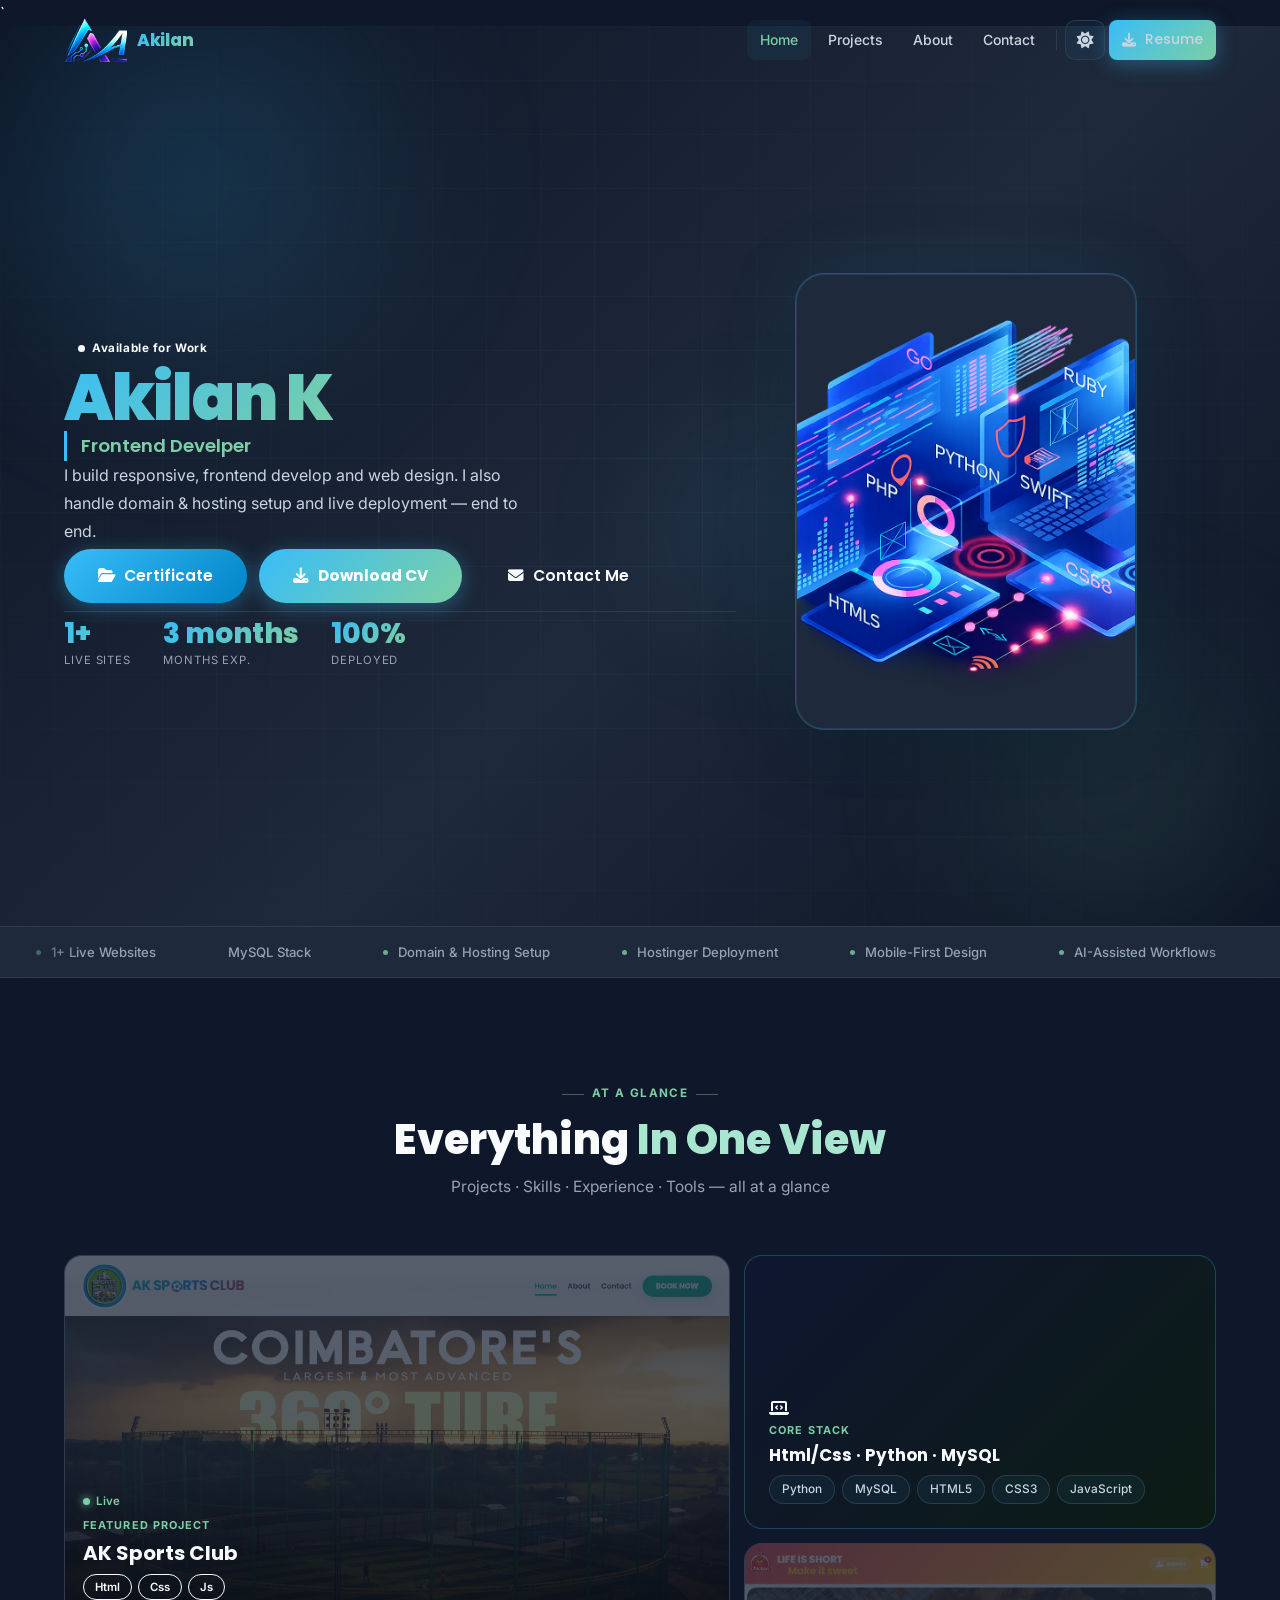
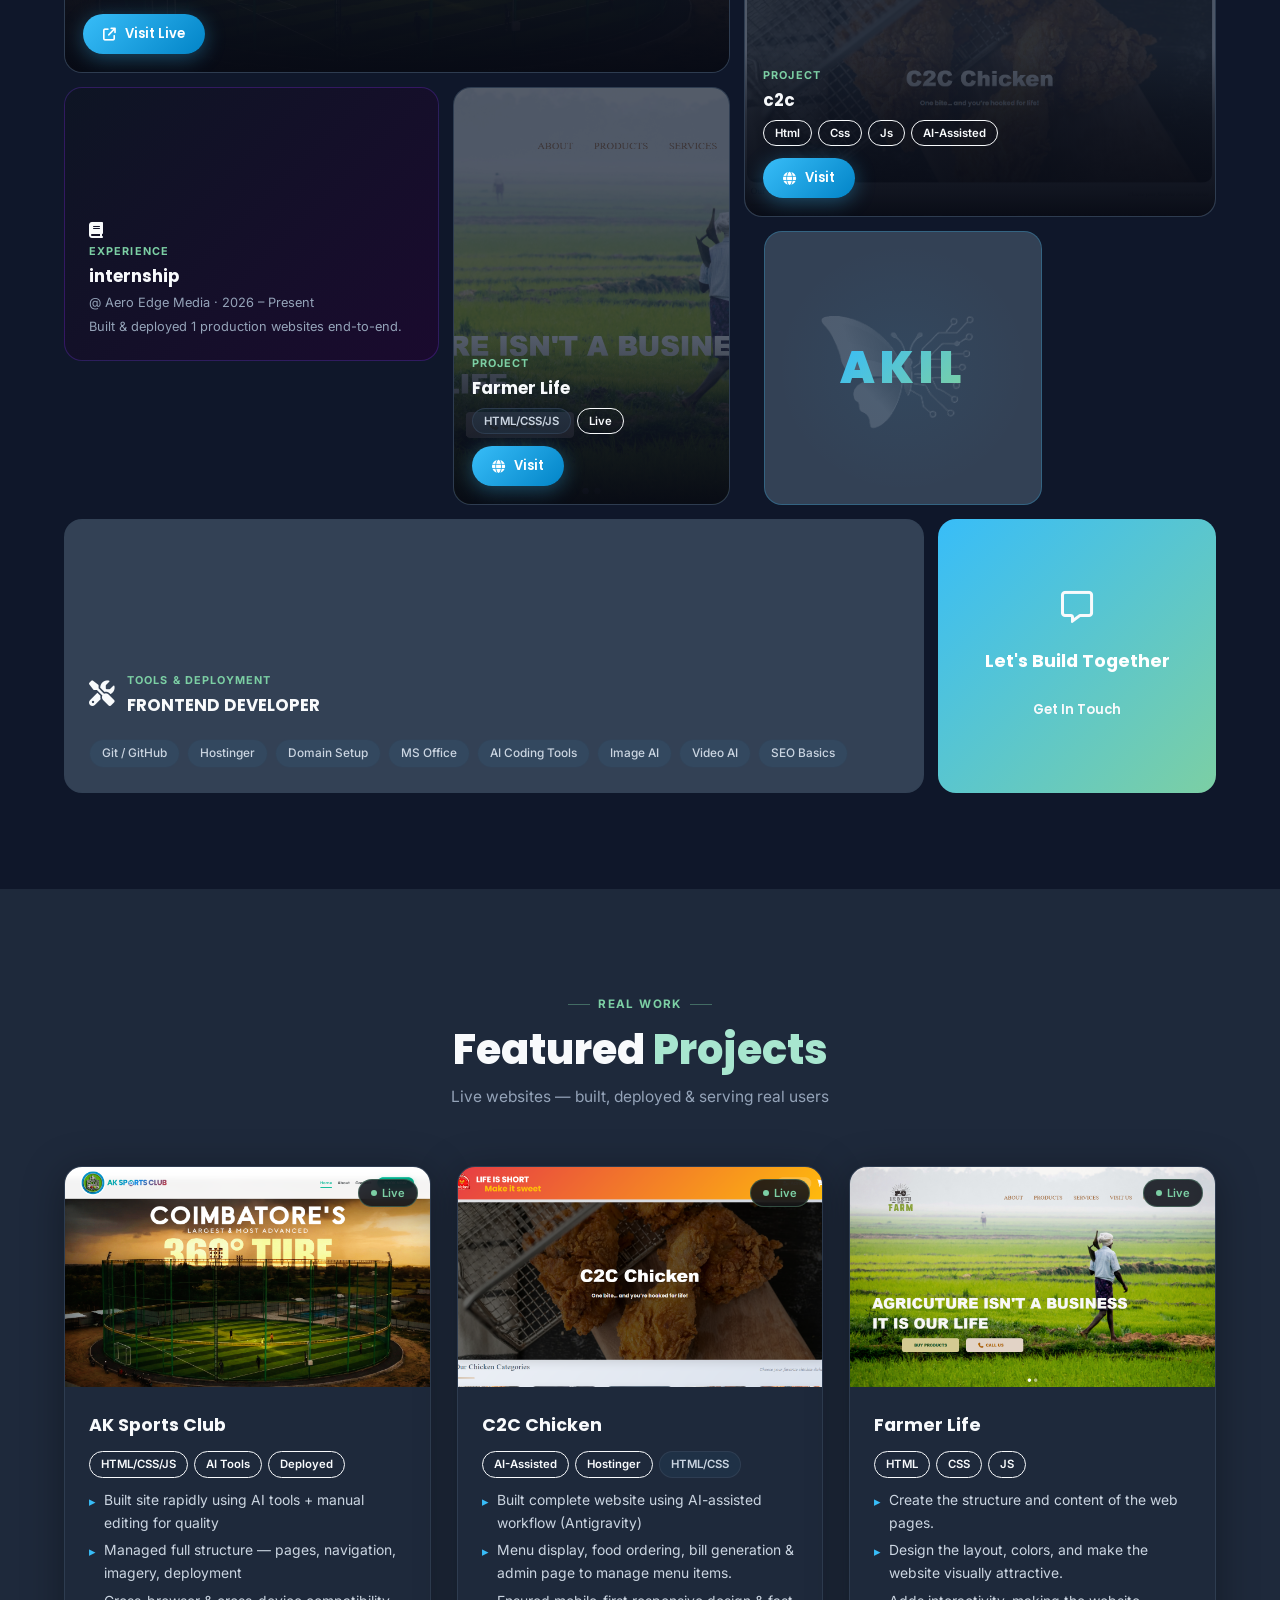
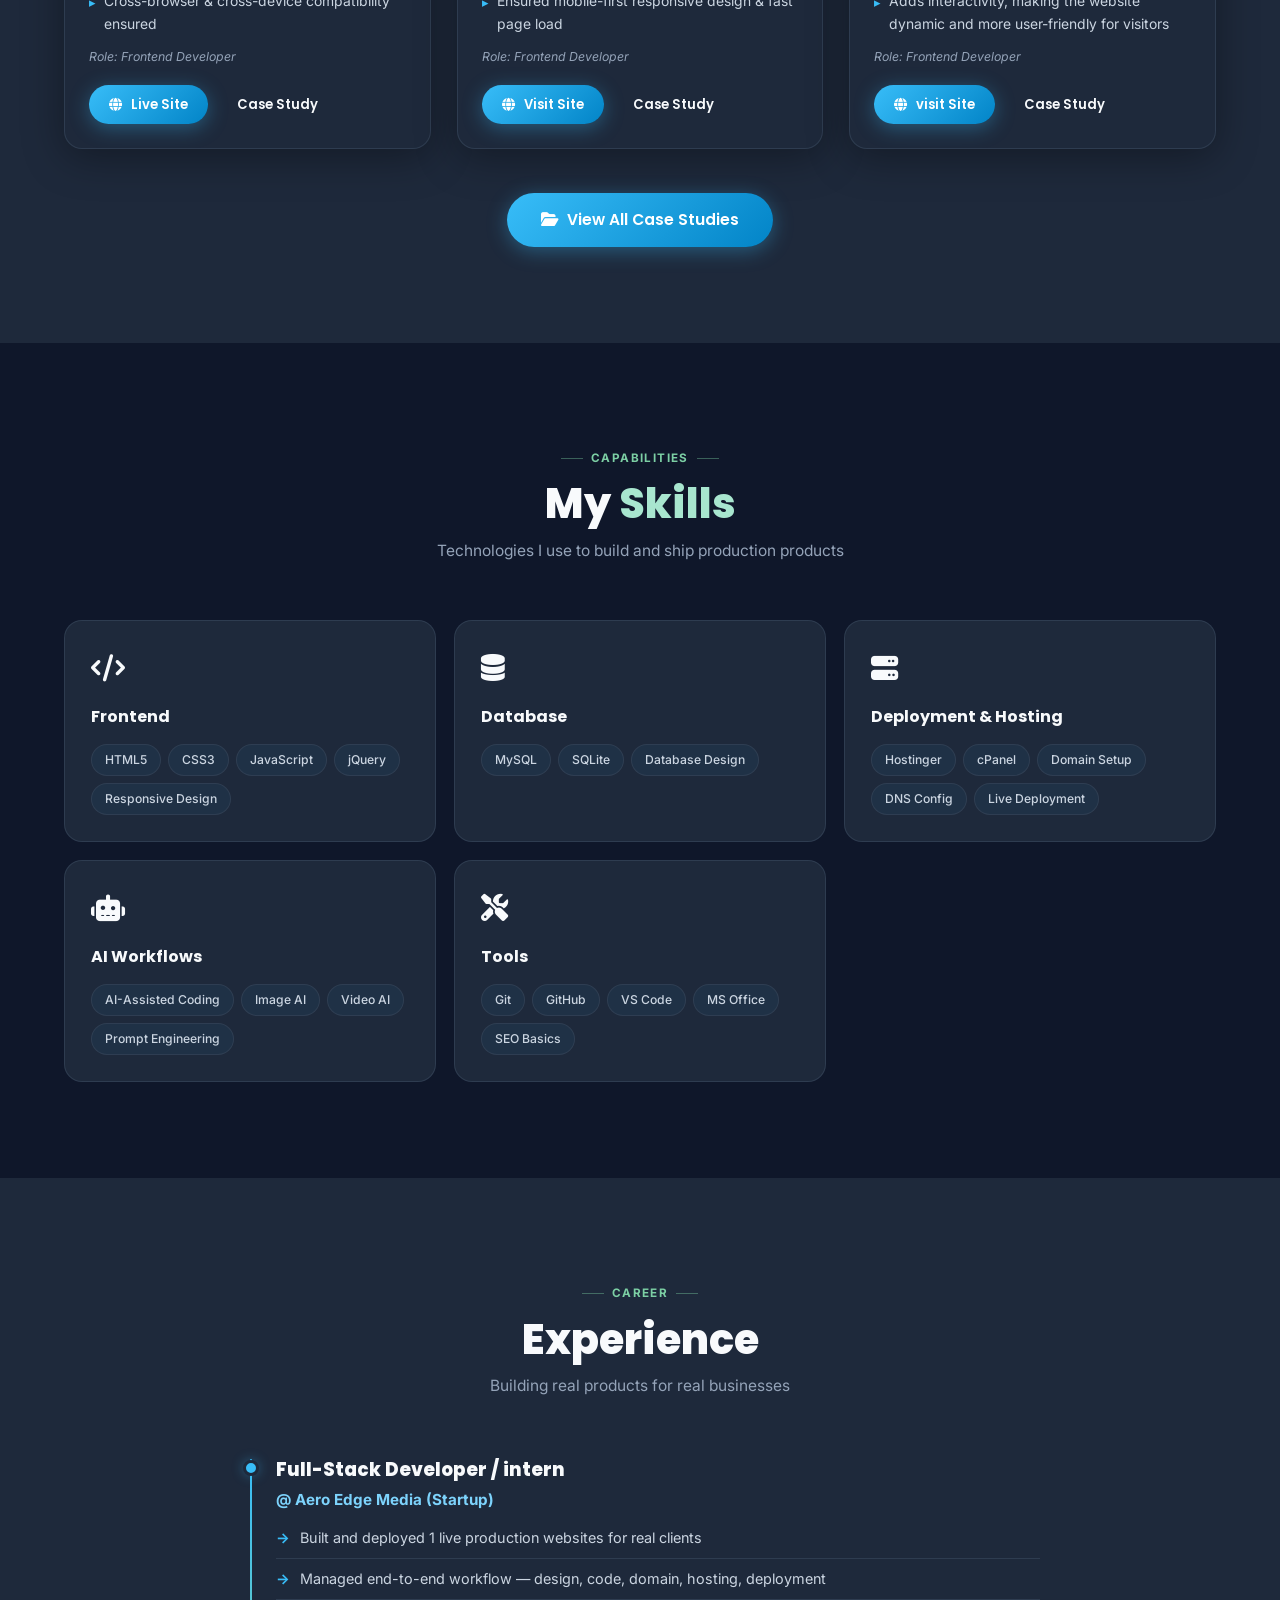
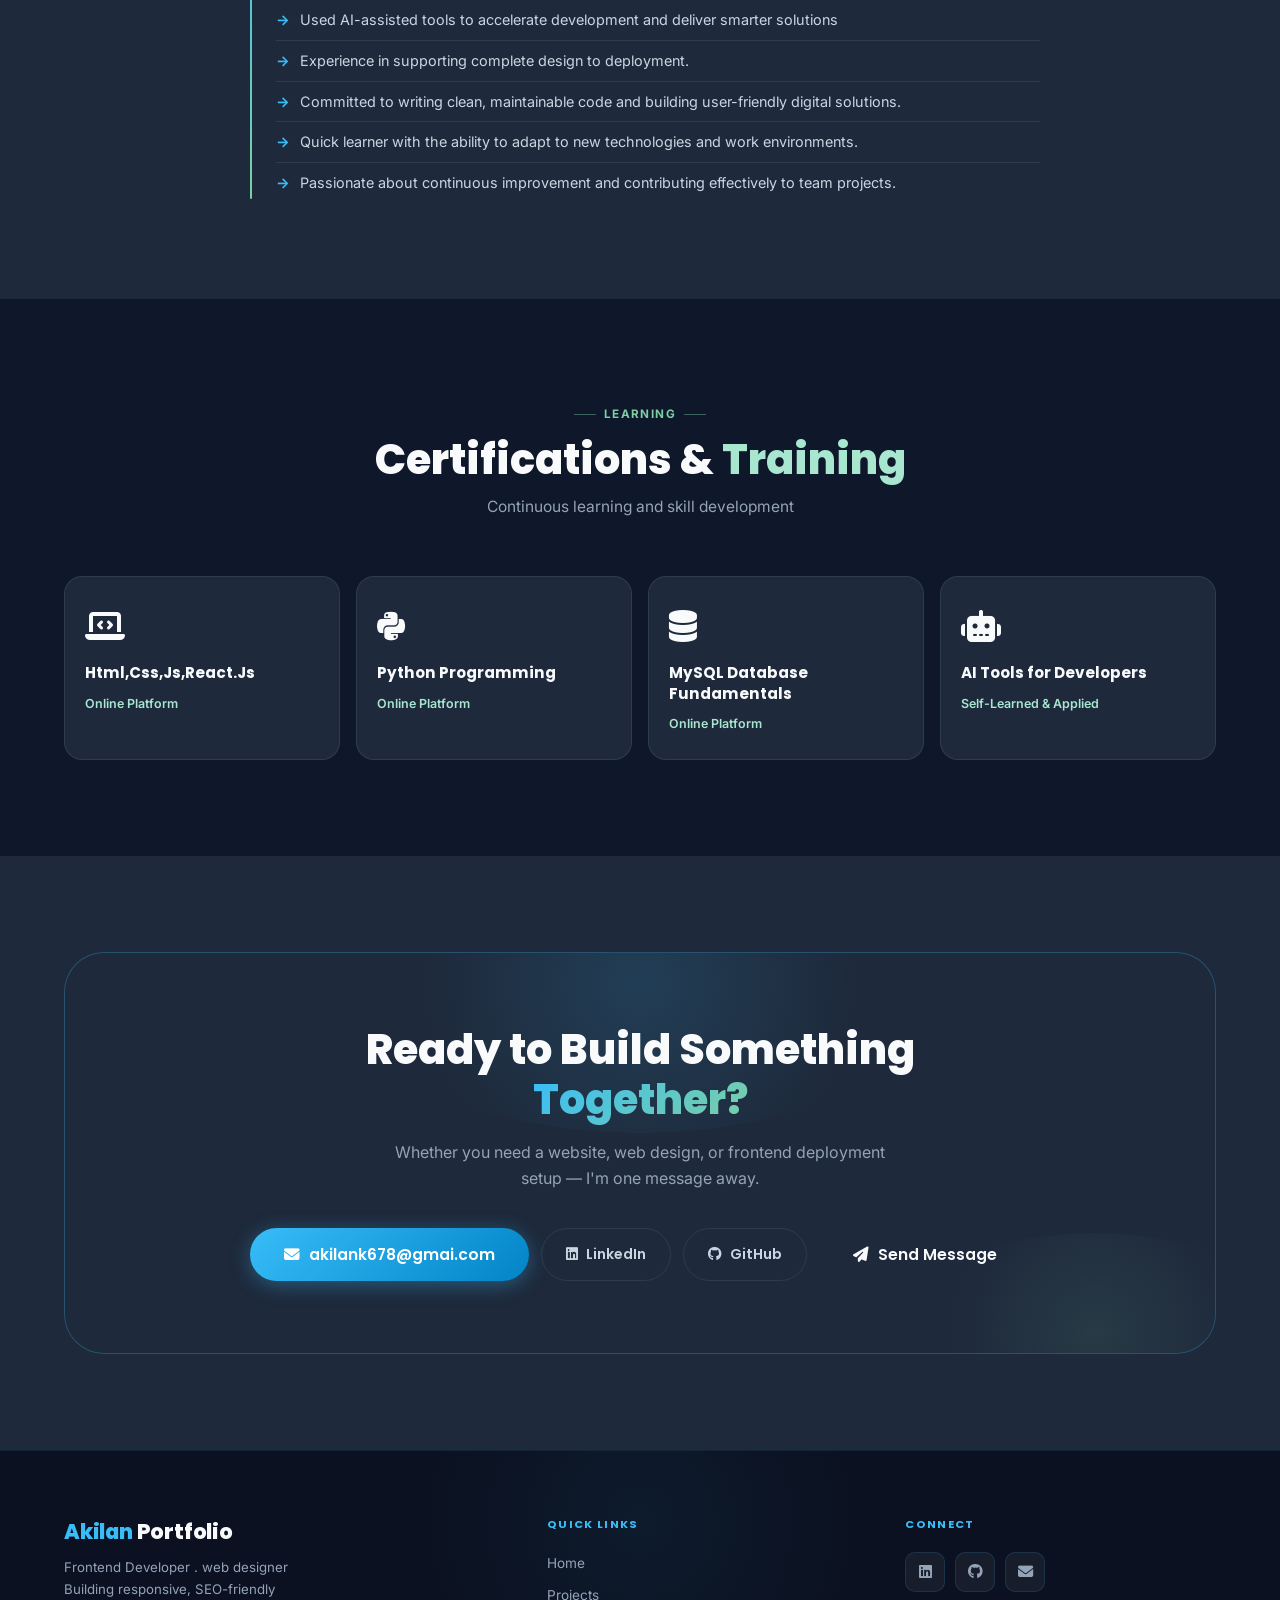
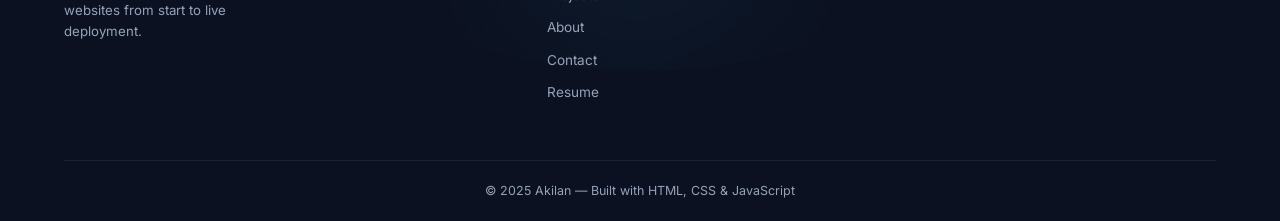
==== commit ad5ced53: "Add files via upload" ====
--- a/index.html
+++ b/index.html
@@ -5,7 +5,7 @@
   <!-- ── Primary Meta ─────────────────────────────── -->
   <meta charset="UTF-8" />
   <meta name="viewport" content="width=device-width, initial-scale=1.0" />
-  <meta http-equiv="X-UA-Compatible" content="IE=edge" />`  
+  <meta http-equiv="X-UA-Compatible" content="IE=edge" />`
   <title>Akilan K | Frontend Developer</title>
   <meta name="description"
     content="Akilan K — Frontend Developer & Web Designer skilled in Django, MySQL, and live deployment. I build responsive, SEO-friendly websites." />
@@ -68,10 +68,8 @@
   <nav id="navbar" role="navigation" aria-label="Main navigation">
     <div class="container nav-inner">
       <a href="index.html" class="nav-logo" aria-label="Akilan K Portfolio Home">
-        <img src="assets/img/logo1.png" class="nav-logo-dark" alt="Akilan K" height="64"
-          style="display:block" />
-        <img src="assets/img/logo1.png" class="nav-logo-light" alt="Akilan K" height="64"
-          style="display:none" />
+        <img src="assets/img/logo1.png" class="nav-logo-dark" alt="Akilan K" height="64" style="display:block" />
+        <img src="assets/img/logo1.png" class="nav-logo-light" alt="Akilan K" height="64" style="display:none" />
         <span class="nav-logo-name"><span class="nav-logo-first">Akilan</span></span>
       </a>
       <ul class="nav-links" id="navLinks" role="menubar">
@@ -99,8 +97,8 @@
         <li class="nav-social-row" role="none" aria-label="Social links">
           <a href="mailto:akilank678@gmail.com" class="nav-soc-btn" aria-label="Email"><i
               class="fa fa-envelope"></i></a>
-          <a href="https://www.linkedin.com/in/akilan-k-a70471276/" target="_blank"
-            rel="noopener noreferrer" class="nav-soc-btn" aria-label="LinkedIn"><i class="fab fa-linkedin"></i></a>
+          <a href="https://www.linkedin.com/in/akilan-k-a70471276/" target="_blank" rel="noopener noreferrer"
+            class="nav-soc-btn" aria-label="LinkedIn"><i class="fab fa-linkedin"></i></a>
           <a href="https://github.com/Akilank678" target="_blank" rel="noopener noreferrer" class="nav-soc-btn"
             aria-label="GitHub"><i class="fab fa-github"></i></a>
         </li>
@@ -133,8 +131,7 @@
           <span class="grad-text">Akilan K</span>
         </h1>
 
-        <p class="hero-role" id="typed-role"
-          aria-label="Frontend Developer & desginer | Websites &amp; Web Apps"></p>
+        <p class="hero-role" id="typed-role" aria-label="Frontend Developer & desginer | Websites &amp; Web Apps"></p>
 
         <p class="hero-desc">
           I build responsive, frontend develop and web design.
@@ -142,11 +139,10 @@
         </p>
 
         <div class="hero-cta">
-          <a href="" class="btn btn-primary btn-lg">
+          <a href="assets/docs/Akilan_Certificate.pdf" download class="btn btn-primary btn-lg">
             <i class="fa fa-folder-open" aria-hidden="true"></i> Certificate
           </a>
-          <a href="assets/docs/Akilan-resume.pdf" download class="btn btn-mix btn-lg"
-            aria-label="Download Resume">
+          <a href="assets/docs/Akilan-resume.pdf" download class="btn btn-mix btn-lg" aria-label="Download Resume">
             <i class="fa fa-download" aria-hidden="true"></i> Download CV
           </a>
           <a href="contact.html" class="btn btn-outline-cyan btn-lg">
@@ -173,8 +169,8 @@
       <!-- Right photo -->
       <div class="hero-right">
         <div class="photo-card">
-          <img src="assets/img/headimg.png" alt="Akilan K — Frontend Developer profile photo" width="340"
-            height="453" loading="eager" />
+          <img src="assets/img/headimg.png" alt="Akilan K — Frontend Developer profile photo" width="340" height="453"
+            loading="eager" />
           <!-- <div class="photo-card-overlay">
             <div class="photo-card-name">Akilan K</div>
             <div class="photo-card-role">Frontend Developer & designer</div>
@@ -242,9 +238,8 @@
               <span class="tag tag-c">Css</span>
               <span class="tag tag-c">Js</span>
             </div>
-            <a href="https://aksportsclub.com/" target="_blank" rel="noopener noreferrer"
-              class="btn btn-primary btn-sm" style="margin-top:14px;width:fit-content"
-              aria-label="Visit AK soprtsclubs live site">
+            <a href="https://aksportsclub.com/" target="_blank" rel="noopener noreferrer" class="btn btn-primary btn-sm"
+              style="margin-top:14px;width:fit-content" aria-label="Visit AK soprtsclubs live site">
               <i class="fa fa-arrow-up-right-from-square" aria-hidden="true"></i> Visit Live
             </a>
           </div>
@@ -274,8 +269,8 @@
               <span class="tag tag-c">Js</span>
               <span class="tag tag-c">AI-Assisted</span>
             </div>
-            <a href="" target="_blank" rel="noopener noreferrer" class="btn btn-primary btn-sm"
-              style="margin-top:12px;width:fit-content">
+            <a href="https://akilank678.github.io/C2C/" target="_blank" rel="noopener noreferrer"
+              class="btn btn-primary btn-sm" style="margin-top:12px;width:fit-content">
               <i class="fa fa-globe" aria-hidden="true"></i> Visit
             </a>
           </div>
@@ -302,8 +297,8 @@
               <span class="tag tag-w">HTML/CSS/JS</span>
               <span class="tag tag-g">Live</span>
             </div>
-            <a href="https://akilank678.github.io/Farmer_life/" target="_blank" rel="noopener noreferrer" class="btn btn-primary btn-sm"
-              style="margin-top:12px;width:fit-content">
+            <a href="https://akilank678.github.io/Farmer_life/" target="_blank" rel="noopener noreferrer"
+              class="btn btn-primary btn-sm" style="margin-top:12px;width:fit-content">
               <i class="fa fa-globe" aria-hidden="true"></i> Visit
             </a>
           </div>
@@ -434,7 +429,7 @@
             </ul>
             <p class="prole">Role: Frontend Developer</p>
             <div class="pactions">
-              <a href="" target="_blank" rel="noopener noreferrer"
+              <a href="https://akilank678.github.io/C2C/" target="_blank" rel="noopener noreferrer"
                 class="btn btn-primary btn-sm">
                 <i class="fa fa-globe" aria-hidden="true"></i> Visit Site
               </a>
@@ -642,8 +637,8 @@
           <a href="mailto:akilank678@gmail.com" class="btn btn-primary btn-lg">
             <i class="fa fa-envelope" aria-hidden="true"></i> akilank678@gmai.com
           </a>
-          <a href="https://www.linkedin.com/in/akilan-k-a70471276/" target="_blank"
-            rel="noopener noreferrer" class="cta-social">
+          <a href="https://www.linkedin.com/in/akilan-k-a70471276/" target="_blank" rel="noopener noreferrer"
+            class="cta-social">
             <i class="fab fa-linkedin" aria-hidden="true"></i> LinkedIn
           </a>
           <a href="https://github.com/Akilank678" target="_blank" rel="noopener noreferrer" class="cta-social">
@@ -665,8 +660,8 @@
         <!-- Brand -->
         <div class="footer-brand">
           <div class="footer-logo-text"><span>Akilan</span> Portfolio</div>
-          <p class="footer-tagline">Frontend Developer . web designer   Building responsive, SEO-friendly websites 
-          from start to live deployment.</p>
+          <p class="footer-tagline">Frontend Developer . web designer Building responsive, SEO-friendly websites
+            from start to live deployment.</p>
         </div>
 
         <!-- Quick Links -->
@@ -685,10 +680,10 @@
         <div class="footer-col">
           <div class="footer-col-title">Connect</div>
           <div class="footer-social-row">
-            <a href="https://www.linkedin.com/in/akilan-k-a70471276/" target="_blank"
-              rel="noopener noreferrer" class="footer-soc-btn" aria-label="LinkedIn"><i class="fab fa-linkedin"></i></a>
-            <a href="https://github.com/Akilank678" target="_blank" rel="noopener noreferrer"
-              class="footer-soc-btn" aria-label="GitHub"><i class="fab fa-github"></i></a>
+            <a href="https://www.linkedin.com/in/akilan-k-a70471276/" target="_blank" rel="noopener noreferrer"
+              class="footer-soc-btn" aria-label="LinkedIn"><i class="fab fa-linkedin"></i></a>
+            <a href="https://github.com/Akilank678" target="_blank" rel="noopener noreferrer" class="footer-soc-btn"
+              aria-label="GitHub"><i class="fab fa-github"></i></a>
             <a href="mailto:akilank678@gmail.com" class="footer-soc-btn" aria-label="Email"><i
                 class="fa fa-envelope"></i></a>
           </div>
